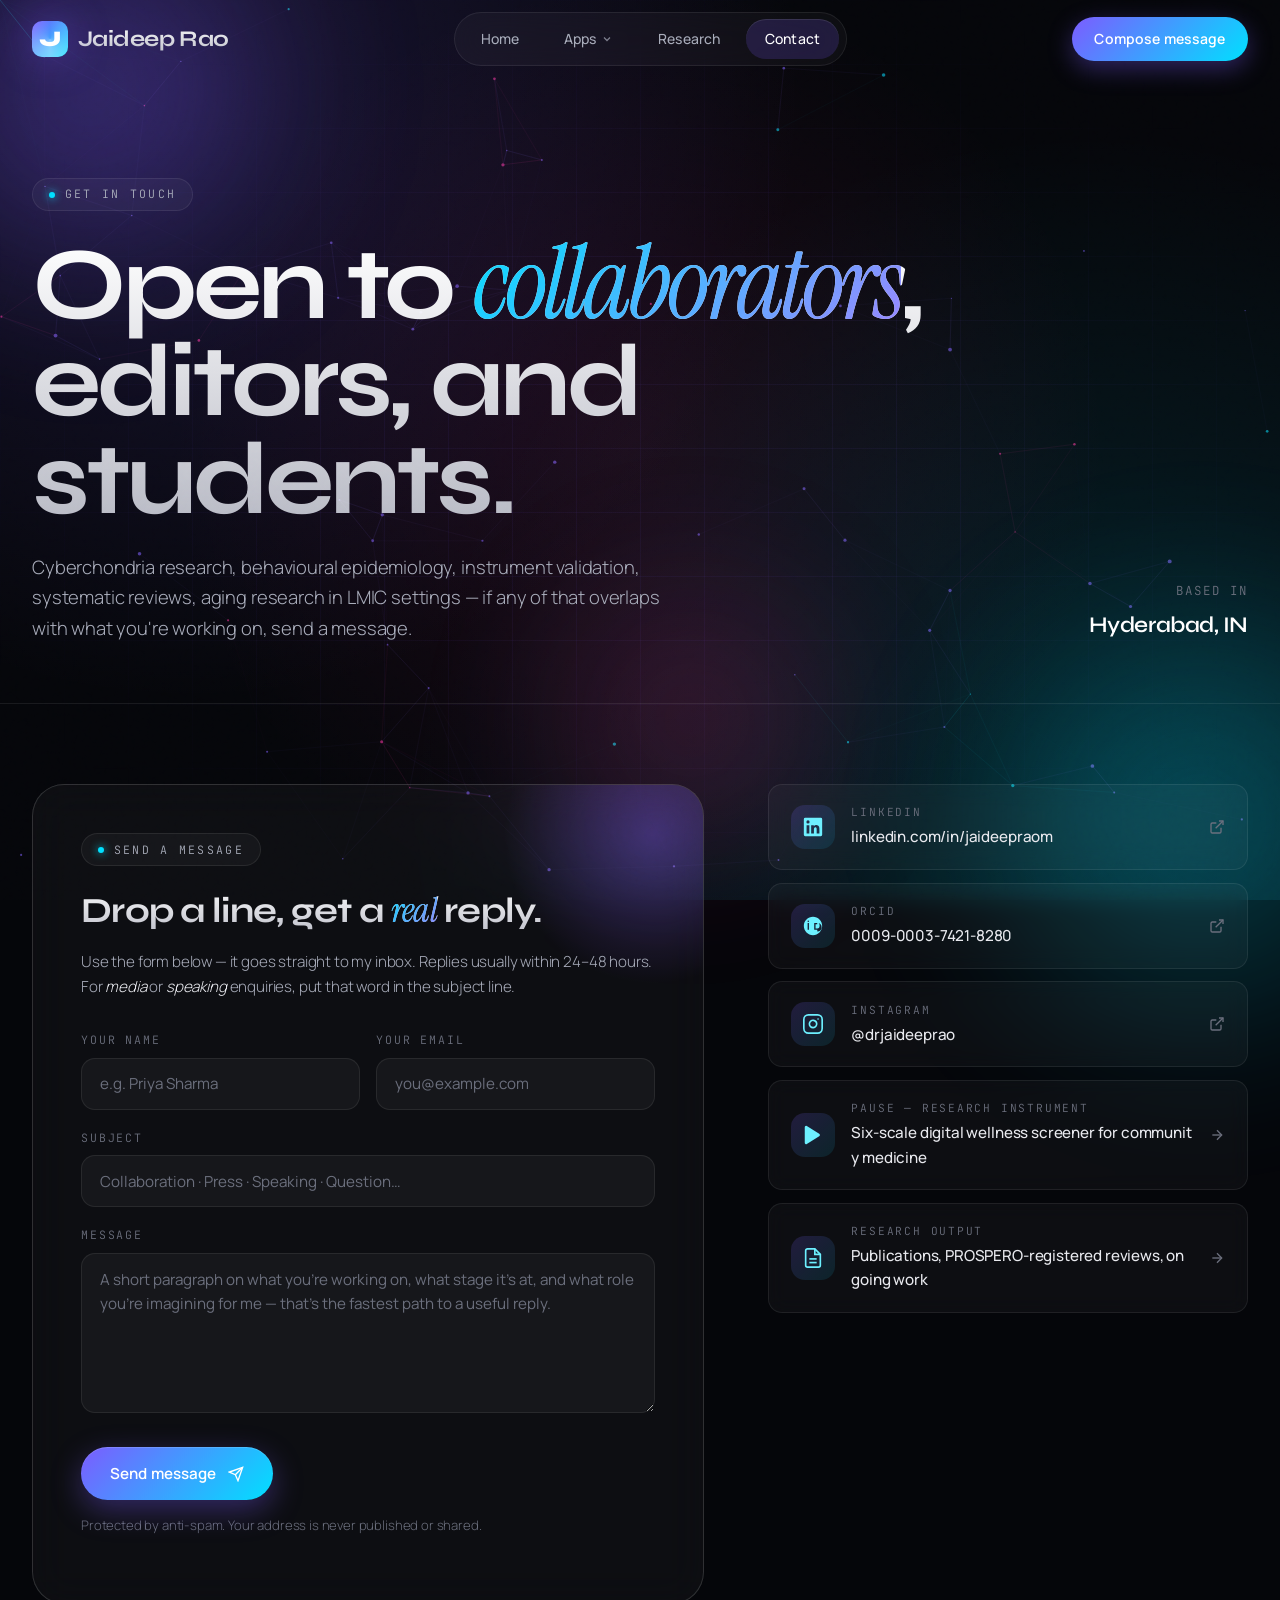
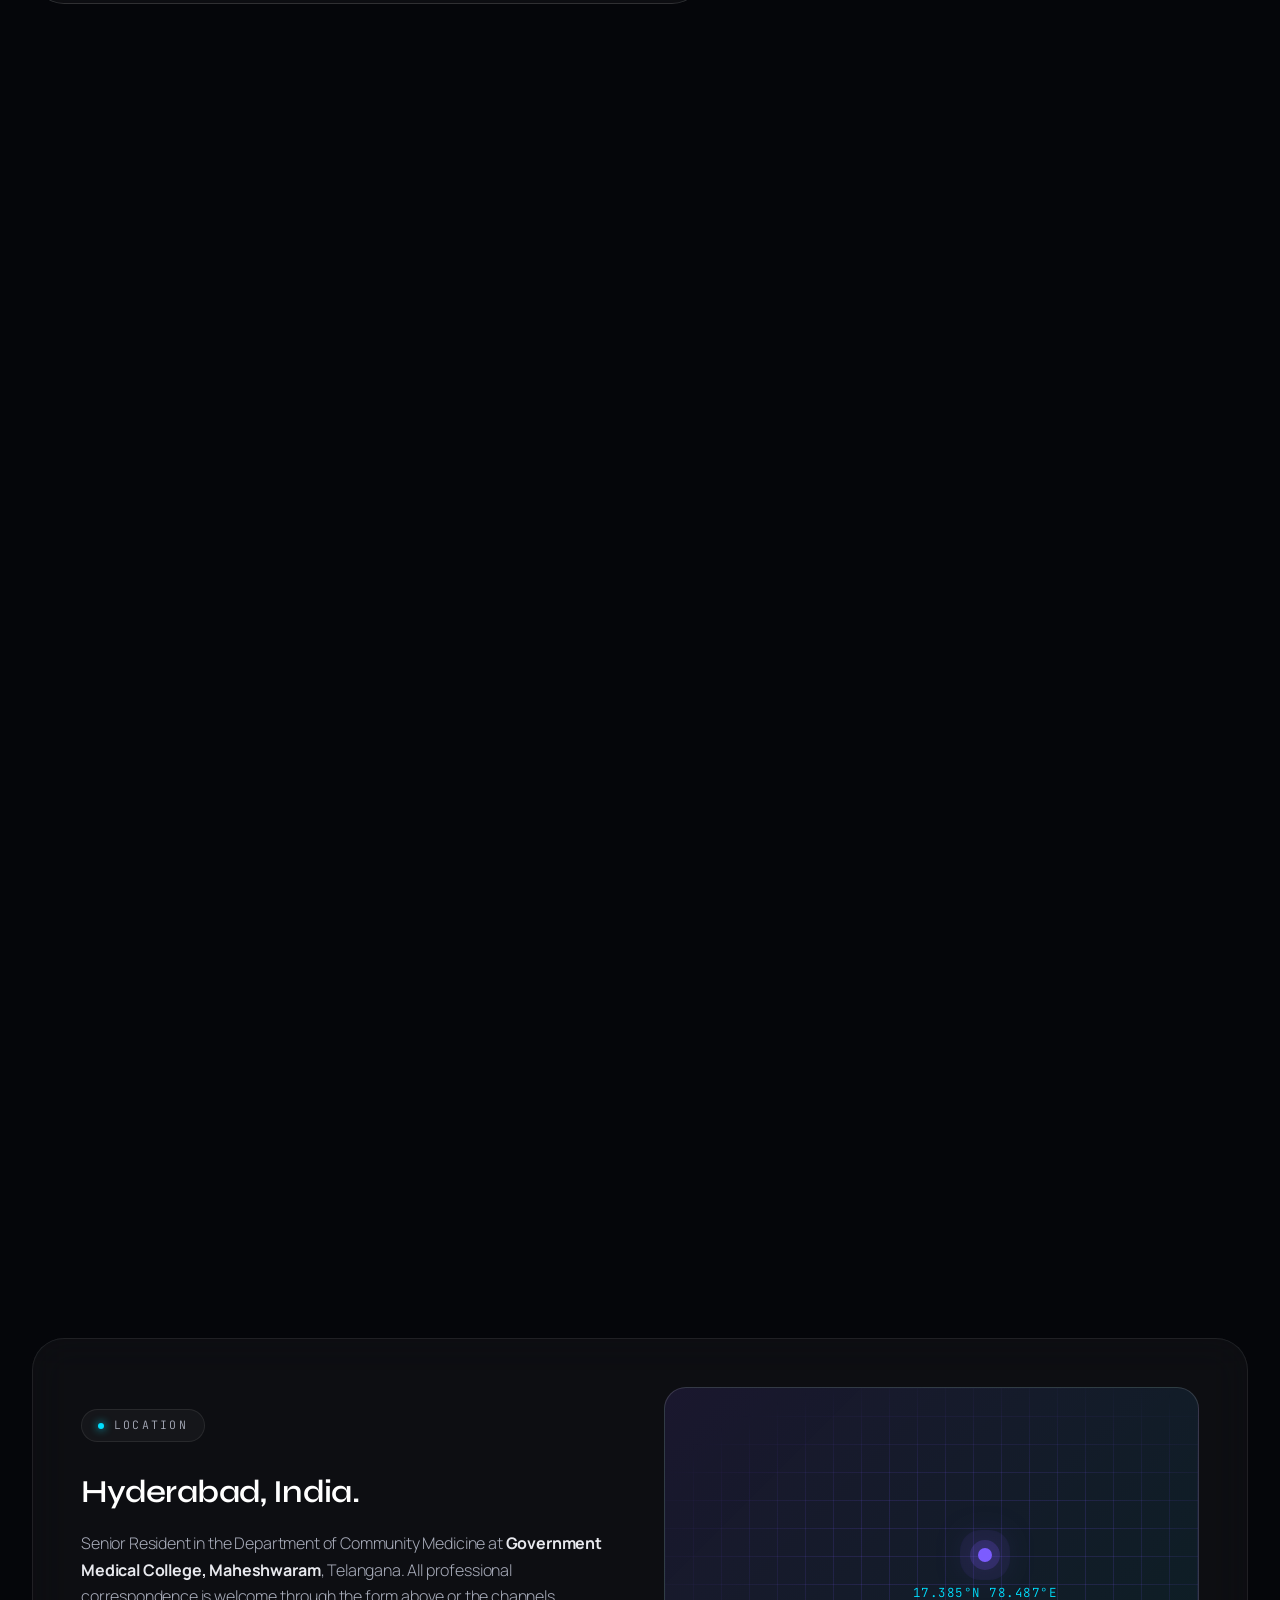
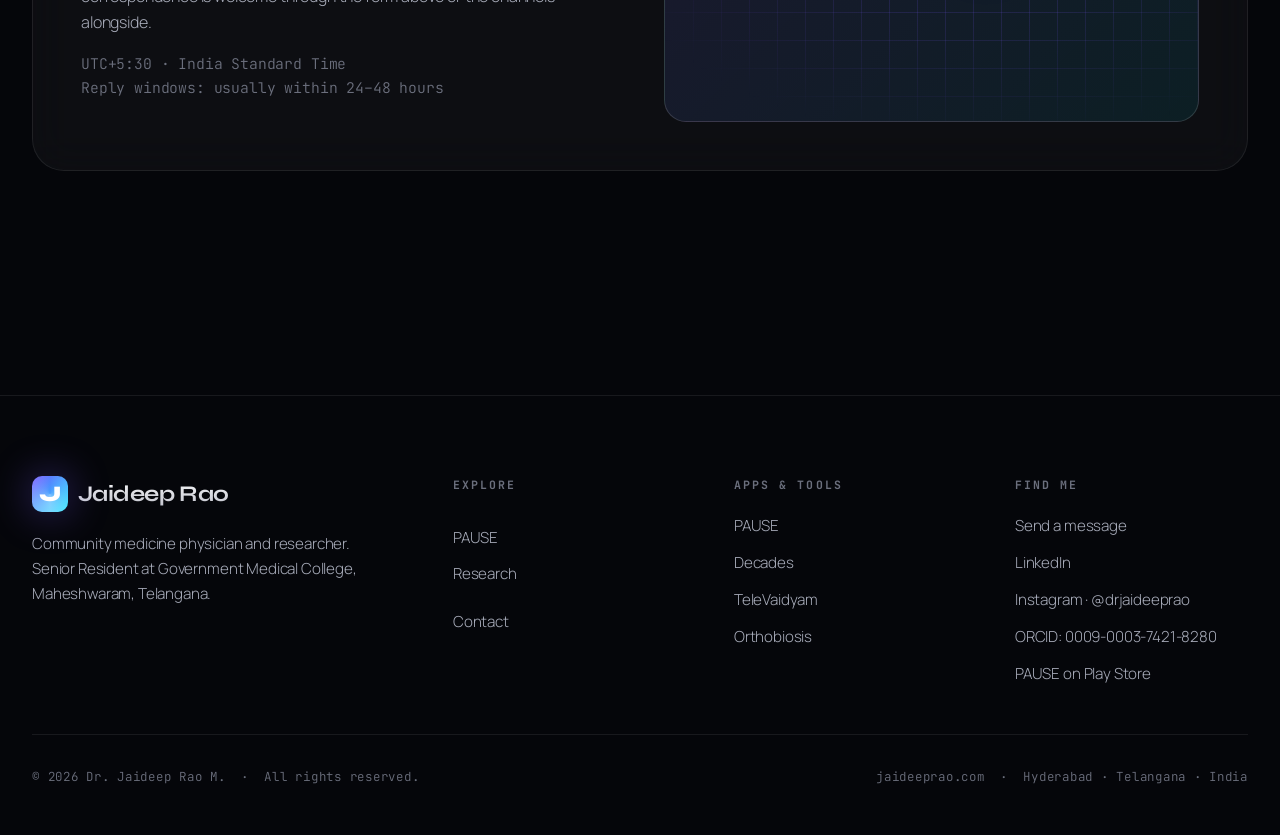
==== contact.html @ 337eab2e "Add files via upload" ====
<!DOCTYPE html>
<html lang="en">
<head>
<meta charset="UTF-8">
<meta name="viewport" content="width=device-width, initial-scale=1.0">
<title>Contact — Dr. Jaideep Rao</title>
<meta name="description" content="Get in touch with Dr. Jaideep Rao — open to collaborators, journal editors, conference organisers, and students interested in digital preventive health, behavioural epidemiology, or aging research.">
<meta name="theme-color" content="#05060a">
<link rel="icon" href="data:image/svg+xml,%3Csvg xmlns='http://www.w3.org/2000/svg' viewBox='0 0 100 100'%3E%3Cdefs%3E%3ClinearGradient id='g' x1='0' x2='1' y1='0' y2='1'%3E%3Cstop offset='0' stop-color='%237c5cff'/%3E%3Cstop offset='1' stop-color='%2300e0ff'/%3E%3C/linearGradient%3E%3C/defs%3E%3Crect width='100' height='100' rx='22' fill='url(%23g)'/%3E%3Ctext x='50' y='68' text-anchor='middle' font-family='Syne, sans-serif' font-weight='800' font-size='62' fill='white'%3EJ%3C/text%3E%3C/svg%3E">
<link rel="stylesheet" href="css/style.css">
</head>
<body>

<div class="bg-canvas"></div>
<div class="bg-grid"></div>
<div class="bg-noise"></div>
<div class="orb orb-1"></div>
<div class="orb orb-2"></div>
<div class="orb orb-3"></div>

<div class="loader">
  <div class="loader-mark"></div>
  <div class="loader-text">Loading interface</div>
</div>

<div class="scroll-progress"></div>

<nav class="nav">
  <div class="nav-inner">
    <a href="index.html" class="nav-logo">
      <span class="nav-logo-mark"><span>J</span></span>
      <span class="nav-logo-text">Jaideep Rao</span>
    </a>
    <div class="nav-links">
      <a href="index.html" class="nav-link">Home</a>
      <div class="nav-dropdown">
        <button type="button" class="nav-link nav-dropdown-trigger" aria-haspopup="true" aria-expanded="false">Apps
          <svg width="12" height="12" viewBox="0 0 24 24" fill="none" stroke="currentColor" stroke-width="2.5"><polyline points="6 9 12 15 18 9"/></svg>
        </button>
        <div class="nav-dropdown-panel">
          <a href="https://cardiopulmo.com" target="_blank" rel="noopener" class="nav-link nav-dd-item">CardioPulmo</a>
          <a href="pause.html" class="nav-link nav-dd-item">PAUSE</a>
          <a href="decades.html" class="nav-link nav-dd-item">Decades</a>
          <a href="televaidyam.html" class="nav-link nav-dd-item">TeleVaidyam</a>
          <a href="orthobiosis.html" class="nav-link nav-dd-item">Orthobiosis</a>
        </div>
      </div>
      <a href="research.html" class="nav-link">Research</a>
      <a href="contact.html" class="nav-link">Contact</a>
    </div>
    <a href="#contact-form-section" class="nav-cta" data-magnetic><span>Compose message</span></a>
    <button class="nav-burger" aria-label="Menu"><span></span><span></span><span></span></button>
  </div>
</nav>

<div class="nav-mobile">
  <a href="index.html">Home</a>
  <a href="pause.html">PAUSE</a>
  <a href="decades.html">Decades</a>
  <a href="https://cardiopulmo.com" target="_blank" rel="noopener">CardioPulmo</a>
  <a href="televaidyam.html">TeleVaidyam</a>
  <a href="orthobiosis.html">Orthobiosis</a>
  <a href="research.html">Research</a>
  <a href="contact.html">Contact</a>
</div>

<!-- PAGE HEAD -->
<section class="page-header">
  <div class="container">
    <div class="page-header-inner">
      <div>
        <div class="section-eyebrow reveal">Get in touch</div>
        <h1 class="page-title reveal reveal-delay-1">
          Open to <em>collaborators</em>,<br>editors, and students.
        </h1>
        <p class="page-lead reveal reveal-delay-2">
          Cyberchondria research, behavioural epidemiology, instrument validation, systematic reviews,
          aging research in LMIC settings — if any of that overlaps with what you're working on,
          send a message.
        </p>
      </div>
      <div class="page-meta reveal reveal-delay-3">
        Based in
        <strong>Hyderabad, IN</strong>
      </div>
    </div>
  </div>
</section>

<!-- FORM SECTION -->
<section class="section" id="contact-form-section" style="padding-top: 2rem;">
  <div class="container">
    <div class="contact-grid">

      <!-- Form card -->
      <div class="contact-card reveal">
        <div style="position:relative; z-index:1;">
          <div class="section-eyebrow" style="margin-bottom: 1rem;">Send a message</div>
          <h2 style="font-family: var(--font-display); font-size: clamp(1.6rem, 3vw, 2.2rem); font-weight: 700; letter-spacing: -0.02em; margin-bottom: 0.6rem; background: var(--grad-text); -webkit-background-clip: text; background-clip: text; color: transparent;">
            Drop a line, get a <em style="font-family: var(--font-serif); font-style: italic; font-weight: 400; background: linear-gradient(135deg, var(--cyan), var(--violet-bright)); -webkit-background-clip: text; background-clip: text; color: transparent;">real</em> reply.
          </h2>
          <p style="color: var(--text-2); font-size: 0.95rem; line-height: 1.65; margin-bottom: 2rem;">
            Use the form below — it goes straight to my inbox. Replies usually within 24–48 hours.
            For <em style="color: var(--text-1);">media</em> or <em style="color: var(--text-1);">speaking</em> enquiries, put that word in the subject line.
          </p>

          <form id="contact-form" class="contact-form" novalidate>
            <!-- Honeypot — bots fill all fields, humans never see this -->
            <div class="honeypot" aria-hidden="true">
              <label>Don't fill this in: <input type="text" name="botcheck" tabindex="-1" autocomplete="off"></label>
            </div>

            <div class="contact-form-row">
              <div>
                <label class="field-label" for="cf-name">Your name</label>
                <input class="field-input" id="cf-name" name="name" type="text" required autocomplete="name" placeholder="e.g. Priya Sharma">
              </div>
              <div>
                <label class="field-label" for="cf-email">Your email</label>
                <input class="field-input" id="cf-email" name="email" type="email" required autocomplete="email" placeholder="you@example.com">
              </div>
            </div>

            <div>
              <label class="field-label" for="cf-subject">Subject</label>
              <input class="field-input" id="cf-subject" name="subject" type="text" placeholder="Collaboration · Press · Speaking · Question…">
            </div>

            <div>
              <label class="field-label" for="cf-message">Message</label>
              <textarea class="field-textarea" id="cf-message" name="message" required placeholder="A short paragraph on what you're working on, what stage it's at, and what role you're imagining for me — that's the fastest path to a useful reply."></textarea>
            </div>

            <div class="contact-form-actions">
              <button type="submit" class="btn btn-primary" data-magnetic>
                <span>Send message</span>
                <svg width="16" height="16" viewBox="0 0 24 24" fill="none" stroke="currentColor" stroke-width="2"><line x1="22" y1="2" x2="11" y2="13"/><polygon points="22 2 15 22 11 13 2 9 22 2"/></svg>
              </button>
              <span class="contact-form-note">Protected by anti-spam. Your address is never published or shared.</span>
            </div>

            <div id="form-status"></div>
          </form>
        </div>
      </div>

      <!-- Channels -->
      <div class="contact-channels">
        <a class="channel reveal" href="https://linkedin.com/in/jaideepraom/" target="_blank" rel="noopener">
          <div class="channel-icon">
            <svg width="22" height="22" viewBox="0 0 24 24" fill="currentColor"><path d="M20.5 2h-17A1.5 1.5 0 002 3.5v17A1.5 1.5 0 003.5 22h17a1.5 1.5 0 001.5-1.5v-17A1.5 1.5 0 0020.5 2zM8 19H5v-9h3zM6.5 8.25A1.75 1.75 0 118.3 6.5a1.78 1.78 0 01-1.8 1.75zM19 19h-3v-4.74c0-1.42-.6-1.93-1.38-1.93A1.74 1.74 0 0013 14.19V19h-3v-9h2.9v1.3a3.11 3.11 0 012.7-1.4c1.55 0 3.36.86 3.36 3.66z"/></svg>
          </div>
          <div class="channel-content">
            <div class="channel-label">LinkedIn</div>
            <div class="channel-value">linkedin.com/in/jaideepraom</div>
          </div>
          <svg width="16" height="16" viewBox="0 0 24 24" fill="none" stroke="var(--text-3)" stroke-width="2"><path d="M18 13v6a2 2 0 0 1-2 2H5a2 2 0 0 1-2-2V8a2 2 0 0 1 2-2h6"/><polyline points="15 3 21 3 21 9"/><line x1="10" y1="14" x2="21" y2="3"/></svg>
        </a>

        <a class="channel reveal reveal-delay-1" href="https://orcid.org/0009-0003-7421-8280" target="_blank" rel="noopener">
          <div class="channel-icon">
            <svg width="22" height="22" viewBox="0 0 24 24" fill="currentColor"><path d="M12 2C6.48 2 2 6.48 2 12s4.48 10 10 10 10-4.48 10-10S17.52 2 12 2zm-4.42 13.97H6.13V8.74h1.45zm-.73-8.32a.84.84 0 110-1.68.84.84 0 010 1.68zm9.83 8.32h-3.36V8.74h3.46c3.05 0 4.65 2.06 4.65 4.61 0 2.77-1.74 4.62-4.75 4.62zm-.04-5.92h-1.87v4.6h1.91c1.83 0 2.55-1.28 2.55-3.3 0-1.84-1.17-3.3-2.59-3.3z"/></svg>
          </div>
          <div class="channel-content">
            <div class="channel-label">ORCID</div>
            <div class="channel-value">0009-0003-7421-8280</div>
          </div>
          <svg width="16" height="16" viewBox="0 0 24 24" fill="none" stroke="var(--text-3)" stroke-width="2"><path d="M18 13v6a2 2 0 0 1-2 2H5a2 2 0 0 1-2-2V8a2 2 0 0 1 2-2h6"/><polyline points="15 3 21 3 21 9"/><line x1="10" y1="14" x2="21" y2="3"/></svg>
        </a>

        <a class="channel reveal reveal-delay-2" href="https://www.instagram.com/drjaideeprao" target="_blank" rel="noopener">
          <div class="channel-icon">
            <svg width="22" height="22" viewBox="0 0 24 24" fill="none" stroke="currentColor" stroke-width="1.8" stroke-linecap="round" stroke-linejoin="round"><rect x="2" y="2" width="20" height="20" rx="5" ry="5"/><path d="M16 11.37A4 4 0 1 1 12.63 8 4 4 0 0 1 16 11.37z"/><line x1="17.5" y1="6.5" x2="17.51" y2="6.5"/></svg>
          </div>
          <div class="channel-content">
            <div class="channel-label">Instagram</div>
            <div class="channel-value">@drjaideeprao</div>
          </div>
          <svg width="16" height="16" viewBox="0 0 24 24" fill="none" stroke="var(--text-3)" stroke-width="2"><path d="M18 13v6a2 2 0 0 1-2 2H5a2 2 0 0 1-2-2V8a2 2 0 0 1 2-2h6"/><polyline points="15 3 21 3 21 9"/><line x1="10" y1="14" x2="21" y2="3"/></svg>
        </a>

        <a class="channel reveal reveal-delay-3" href="pause.html">
          <div class="channel-icon">
            <svg width="22" height="22" viewBox="0 0 24 24" fill="currentColor"><path d="M3 20.5V3.5a1.5 1.5 0 0 1 2.25-1.3l13.5 8.5a1.5 1.5 0 0 1 0 2.6l-13.5 8.5A1.5 1.5 0 0 1 3 20.5z"/></svg>
          </div>
          <div class="channel-content">
            <div class="channel-label">PAUSE — Research instrument</div>
            <div class="channel-value">Six-scale digital wellness screener for community medicine</div>
          </div>
          <svg width="16" height="16" viewBox="0 0 24 24" fill="none" stroke="var(--text-3)" stroke-width="2"><line x1="5" y1="12" x2="19" y2="12"/><polyline points="12 5 19 12 12 19"/></svg>
        </a>

        <a class="channel reveal reveal-delay-3" href="research.html">
          <div class="channel-icon">
            <svg width="22" height="22" viewBox="0 0 24 24" fill="none" stroke="currentColor" stroke-width="1.8"><path d="M14 2H6a2 2 0 0 0-2 2v16a2 2 0 0 0 2 2h12a2 2 0 0 0 2-2V8z"/><polyline points="14 2 14 8 20 8"/><line x1="16" y1="13" x2="8" y2="13"/><line x1="16" y1="17" x2="8" y2="17"/></svg>
          </div>
          <div class="channel-content">
            <div class="channel-label">Research output</div>
            <div class="channel-value">Publications, PROSPERO-registered reviews, ongoing work</div>
          </div>
          <svg width="16" height="16" viewBox="0 0 24 24" fill="none" stroke="var(--text-3)" stroke-width="2"><line x1="5" y1="12" x2="19" y2="12"/><polyline points="12 5 19 12 12 19"/></svg>
        </a>
      </div>
    </div>
  </div>
</section>

<!-- COLLABORATION INTERESTS -->
<section class="section">
  <div class="container">
    <div class="reveal">
      <div class="section-eyebrow">Where I'm useful</div>
      <h2 class="section-title">What I'm <em>most</em> interested in.</h2>
      <p class="section-lead">
        I'm not equally interested in everything that comes under "digital health" or "public health." The list
        below is roughly the spectrum of work where I add the most, in rough priority order.
      </p>
    </div>

    <div class="three-col">
      <div class="info-card reveal">
        <div class="info-card-kicker">Priority 1</div>
        <h3>Digital health behaviour research</h3>
        <p>Cyberchondria, problematic digital use, AI-assisted health information seeking, screening-instrument
        development. Especially in medical-student and young-adult populations.</p>
      </div>
      <div class="info-card reveal reveal-delay-1">
        <div class="info-card-kicker">Priority 2</div>
        <h3>Instrument validation studies</h3>
        <p>Cross-cultural validation, adaptation, and psychometric work on digital-behaviour screening
        instruments for Indian populations — particularly where existing scales were validated only in
        Western or East Asian samples.</p>
      </div>
      <div class="info-card reveal reveal-delay-2">
        <div class="info-card-kicker">Priority 3</div>
        <h3>Behavioural epidemiology</h3>
        <p>Longitudinal cohort work, dose-response modelling, behavioural predictors of health outcomes,
        instrument validation. Comfortable across cross-sectional and prospective designs.</p>
      </div>
      <div class="info-card reveal">
        <div class="info-card-kicker">Priority 4</div>
        <h3>Aging research in LMIC settings</h3>
        <p>Nutritional status, biological-aging biomarkers, functional age composites, household-level
        assessment in rural and semi-urban Indian populations.</p>
      </div>
      <div class="info-card reveal reveal-delay-1">
        <div class="info-card-kicker">Priority 5</div>
        <h3>Systematic reviews &amp; meta-analysis</h3>
        <p>Pre-registered (PROSPERO/OSF), dual-reviewer, GRADE-rated, with R-based proportion or effect
        meta-analysis. Particularly in digital health and medical-student populations.</p>
      </div>
      <div class="info-card reveal reveal-delay-2">
        <div class="info-card-kicker">Priority 6</div>
        <h3>Student supervision &amp; mentoring</h3>
        <p>MBBS or postgraduate students working on dissertation-level public-health research, especially in
        digital health, cyberchondria, or NCD epidemiology.</p>
      </div>
    </div>
  </div>
</section>

<!-- LOCATION -->
<section class="section">
  <div class="container">
    <div class="reveal" style="padding: 3rem; background: var(--glass-bg); border: 1px solid var(--glass-border); border-radius: var(--r-xl); backdrop-filter: blur(20px); display:grid; grid-template-columns: 1fr 1fr; gap: 3rem; align-items: center;">
      <div>
        <div class="section-eyebrow">Location</div>
        <h2 style="font-family:var(--font-display); font-size:2rem; font-weight:600; letter-spacing:-0.02em; margin-bottom: 0.8rem; color: var(--text-0);">
          Hyderabad, India.
        </h2>
        <p style="color:var(--text-2); font-size:1rem; line-height:1.65; margin-bottom: 1rem;">
          Senior Resident in the Department of Community Medicine at <strong style="color:var(--text-1);">Government
          Medical College, Maheshwaram</strong>, Telangana. All professional correspondence is welcome through
          the form above or the channels alongside.
        </p>
        <p style="color:var(--text-3); font-size:0.92rem; line-height:1.65; font-family:var(--font-mono);">
          UTC+5:30 · India Standard Time<br>
          Reply windows: usually within 24–48 hours
        </p>
      </div>
      <div style="position:relative; aspect-ratio: 16/10; border-radius: var(--r-lg); overflow:hidden; border: 1px solid var(--glass-border-strong); background: linear-gradient(135deg, rgba(124,92,255,0.12), rgba(0,224,255,0.08));">
        <div style="position:absolute; inset:0; background-image: linear-gradient(rgba(124,92,255,0.15) 1px, transparent 1px), linear-gradient(90deg, rgba(124,92,255,0.15) 1px, transparent 1px); background-size: 28px 28px; mask-image: radial-gradient(ellipse at 60% 50%, black 30%, transparent 80%); -webkit-mask-image: radial-gradient(ellipse at 60% 50%, black 30%, transparent 80%);"></div>
        <div style="position: absolute; left: 60%; top: 50%; transform: translate(-50%, -50%); width: 14px; height: 14px; border-radius: 50%; background: var(--violet); box-shadow: 0 0 0 8px rgba(124,92,255,0.2), 0 0 0 18px rgba(124,92,255,0.08), 0 0 40px var(--violet); animation: pulse 2s ease-in-out infinite;"></div>
        <div style="position: absolute; left: 60%; top: calc(50% + 28px); transform: translateX(-50%); font-family: var(--font-mono); font-size: 0.78rem; color: var(--cyan); letter-spacing: 0.12em;">17.385°N 78.487°E</div>
      </div>
    </div>
  </div>
</section>

<!-- FOOTER -->
<footer class="footer">
  <div class="container">
    <div class="footer-grid">
      <div class="footer-brand">
        <a href="index.html" class="nav-logo">
          <span class="nav-logo-mark"><span>J</span></span>
          <span class="nav-logo-text">Jaideep Rao</span>
        </a>
        <p class="footer-tag">
          Community medicine physician and researcher.
          Senior Resident at Government Medical College, Maheshwaram, Telangana.
        </p>
      </div>
      <div class="footer-col">
        <h4>Explore</h4>
        <ul>
          <li></li>
          <li><a href="pause.html">PAUSE</a></li>
          <li><a href="research.html">Research</a></li>
          <li></li>
          <li><a href="contact.html">Contact</a></li>
        </ul>
      </div>
      <div class="footer-col">
        <h4>Apps &amp; tools</h4>
        <ul>
          <li><a href="pause.html">PAUSE</a></li>
          <li><a href="decades.html">Decades</a></li>
          <li><a href="televaidyam.html">TeleVaidyam</a></li>
          <li><a href="orthobiosis.html">Orthobiosis</a></li>
        </ul>
      </div>
      <div class="footer-col">
        <h4>Find me</h4>
        <ul>
          <li><a href="contact.html">Send a message</a></li>
          <li><a href="https://linkedin.com/in/jaideepraom/" target="_blank" rel="noopener">LinkedIn</a></li>
          <li><a href="https://www.instagram.com/drjaideeprao" target="_blank" rel="noopener">Instagram · @drjaideeprao</a></li>
          <li><a href="https://orcid.org/0009-0003-7421-8280" target="_blank" rel="noopener">ORCID: 0009-0003-7421-8280</a></li>
          <li><a href="https://play.google.com/store/apps/details?id=io.github.jaideeprao22.twa" target="_blank" rel="noopener">PAUSE on Play Store</a></li>
        </ul>
      </div>
    </div>
    <div class="footer-bottom">
      <div>© <span data-year>2026</span> Dr. Jaideep Rao M. &nbsp;·&nbsp; All rights reserved.</div>
      <div>jaideeprao.com &nbsp;·&nbsp; Hyderabad · Telangana · India</div>
    </div>
  </div>
</footer>

<script src="js/main.js"></script>
<script src="js/contact.js"></script>
</body>
</html>
---- css/style.css ----
/* ============================================================
   Dr. Jaideep Rao — Personal Site
   Aesthetic: Futuristic editorial, deep-space dark, glass UI,
              neon violet/cyan accents, with a quiet scientific
              precision underneath the showmanship.
   ============================================================ */

/* ---------- FONTS ---------- */
@import url('https://fonts.googleapis.com/css2?family=Syne:wght@400;500;600;700;800&family=Manrope:wght@200;300;400;500;600;700;800&family=Instrument+Serif:ital@0;1&family=JetBrains+Mono:wght@300;400;500;600&display=swap');

/* ---------- ROOT TOKENS ---------- */
:root {
  /* Color system */
  --bg-0: #05060a;
  --bg-1: #0a0c12;
  --bg-2: #11141c;
  --bg-3: #1a1e29;

  --glass-bg: rgba(255, 255, 255, 0.035);
  --glass-bg-hover: rgba(255, 255, 255, 0.06);
  --glass-border: rgba(255, 255, 255, 0.08);
  --glass-border-strong: rgba(255, 255, 255, 0.14);

  --text-0: #ffffff;
  --text-1: #e8e9ee;
  --text-2: #a8acba;
  --text-3: #6b6f7d;
  --text-4: #41444e;

  --violet: #7c5cff;
  --violet-bright: #9d83ff;
  --violet-deep: #4a2dff;
  --cyan: #00e0ff;
  --cyan-soft: #6df0ff;
  --magenta: #ff2e9a;
  --amber: #ffb547;
  --emerald: #2fe6a8;

  /* Gradients */
  --grad-primary: linear-gradient(135deg, #7c5cff 0%, #00e0ff 100%);
  --grad-secondary: linear-gradient(135deg, #ff2e9a 0%, #7c5cff 100%);
  --grad-text: linear-gradient(180deg, #ffffff 0%, #b7b9c4 100%);
  --grad-radial-violet: radial-gradient(circle at center, rgba(124, 92, 255, 0.35) 0%, transparent 70%);
  --grad-radial-cyan: radial-gradient(circle at center, rgba(0, 224, 255, 0.25) 0%, transparent 70%);

  /* Typography */
  --font-display: 'Syne', sans-serif;
  --font-body: 'Manrope', sans-serif;
  --font-serif: 'Instrument Serif', serif;
  --font-mono: 'JetBrains Mono', monospace;

  /* Spacing scale */
  --space-xs: 0.5rem;
  --space-sm: 1rem;
  --space-md: 2rem;
  --space-lg: 4rem;
  --space-xl: 8rem;
  --space-2xl: 12rem;

  /* Radii */
  --r-sm: 8px;
  --r-md: 14px;
  --r-lg: 22px;
  --r-xl: 32px;
  --r-full: 999px;

  /* Shadows */
  --shadow-glass: 0 8px 32px rgba(0, 0, 0, 0.45), inset 0 1px 0 rgba(255, 255, 255, 0.05);
  --shadow-elev: 0 24px 60px rgba(0, 0, 0, 0.55);
  --shadow-violet: 0 0 40px rgba(124, 92, 255, 0.4);
  --shadow-cyan: 0 0 40px rgba(0, 224, 255, 0.35);

  /* Easings */
  --ease-out-quart: cubic-bezier(0.25, 1, 0.5, 1);
  --ease-out-expo: cubic-bezier(0.16, 1, 0.3, 1);
  --ease-in-out-circ: cubic-bezier(0.85, 0, 0.15, 1);

  /* Layout */
  --max-w: 1320px;
  --nav-h: 78px;
}

/* ---------- RESET ---------- */
*, *::before, *::after {
  box-sizing: border-box;
  margin: 0;
  padding: 0;
}

html {
  scroll-behavior: smooth;
  -webkit-font-smoothing: antialiased;
  -moz-osx-font-smoothing: grayscale;
  scrollbar-width: thin;
  scrollbar-color: var(--violet) var(--bg-1);
}

html::-webkit-scrollbar { width: 8px; }
html::-webkit-scrollbar-track { background: var(--bg-0); }
html::-webkit-scrollbar-thumb {
  background: linear-gradient(180deg, var(--violet), var(--cyan));
  border-radius: 4px;
}

body {
  font-family: var(--font-body);
  background: var(--bg-0);
  color: var(--text-1);
  line-height: 1.6;
  font-weight: 300;
  font-size: 16px;
  letter-spacing: -0.01em;
  overflow-x: hidden;
  min-height: 100vh;
  position: relative;
}

img { max-width: 100%; display: block; }
a { color: inherit; text-decoration: none; transition: color 0.3s var(--ease-out-quart); }
button { font-family: inherit; cursor: pointer; border: none; background: none; color: inherit; }
ul, ol { list-style: none; }

::selection { background: var(--violet); color: white; }

/* ============================================================
   GLOBAL BACKGROUND  —  animated grid + floating orbs
   ============================================================ */

.bg-canvas {
  position: fixed;
  inset: 0;
  z-index: -4;
  background:
    radial-gradient(circle at 15% 10%, rgba(124, 92, 255, 0.17) 0%, transparent 45%),
    radial-gradient(circle at 85% 90%, rgba(0, 224, 255, 0.13) 0%, transparent 50%),
    radial-gradient(circle at 50% 50%, rgba(255, 46, 154, 0.09) 0%, transparent 60%),
    var(--bg-0);
}

.bg-grid {
  position: fixed;
  inset: 0;
  z-index: -3;
  background-image:
    linear-gradient(rgba(124, 92, 255, 0.06) 1px, transparent 1px),
    linear-gradient(90deg, rgba(124, 92, 255, 0.06) 1px, transparent 1px);
  background-size: 64px 64px;
  mask-image: radial-gradient(ellipse at center, black 30%, transparent 80%);
  -webkit-mask-image: radial-gradient(ellipse at center, black 30%, transparent 80%);
  pointer-events: none;
}

.bg-noise {
  position: fixed;
  inset: 0;
  z-index: 100;
  pointer-events: none;
  opacity: 0.05;
  mix-blend-mode: overlay;
  background-image: url("data:image/svg+xml,%3Csvg viewBox='0 0 200 200' xmlns='http://www.w3.org/2000/svg'%3E%3Cfilter id='n'%3E%3CfeTurbulence type='fractalNoise' baseFrequency='0.85' numOctaves='3'/%3E%3C/filter%3E%3Crect width='100%25' height='100%25' filter='url(%23n)'/%3E%3C/svg%3E");
}

.orb {
  position: fixed;
  border-radius: 50%;
  filter: blur(80px);
  z-index: -2;
  pointer-events: none;
  opacity: 0.72;
  will-change: transform;
}

.orb-1 {
  width: 480px; height: 480px;
  background: radial-gradient(circle, rgba(124, 92, 255, 0.6), transparent 70%);
  top: -150px; left: -150px;
  animation: floatOrb 22s ease-in-out infinite;
}

.orb-2 {
  width: 560px; height: 560px;
  background: radial-gradient(circle, rgba(0, 224, 255, 0.42), transparent 70%);
  bottom: -200px; right: -200px;
  animation: floatOrb 28s ease-in-out infinite reverse;
}

.orb-3 {
  width: 360px; height: 360px;
  background: radial-gradient(circle, rgba(255, 46, 154, 0.36), transparent 70%);
  top: 60%; left: 40%;
  animation: floatOrb 35s ease-in-out infinite;
  animation-delay: -10s;
}

@keyframes floatOrb {
  0%, 100% { transform: translate(0, 0) scale(1); }
  33% { transform: translate(80px, -60px) scale(1.1); }
  66% { transform: translate(-50px, 80px) scale(0.9); }
}

/* ============================================================
   LOADER
   ============================================================ */
.loader {
  position: fixed;
  inset: 0;
  background: var(--bg-0);
  z-index: 9999;
  display: flex;
  align-items: center;
  justify-content: center;
  flex-direction: column;
  gap: 2rem;
  transition: opacity 0.8s var(--ease-out-quart), visibility 0.8s var(--ease-out-quart);
}

.loader.gone {
  opacity: 0;
  visibility: hidden;
}

.loader-mark {
  width: 80px;
  height: 80px;
  border-radius: 50%;
  position: relative;
  background: conic-gradient(from 0deg, transparent, var(--violet), var(--cyan), transparent);
  animation: spinLoader 1.4s linear infinite;
}

.loader-mark::before {
  content: '';
  position: absolute;
  inset: 4px;
  border-radius: 50%;
  background: var(--bg-0);
}

.loader-mark::after {
  content: 'J';
  position: absolute;
  inset: 0;
  display: flex;
  align-items: center;
  justify-content: center;
  font-family: var(--font-display);
  font-weight: 700;
  font-size: 2rem;
  background: var(--grad-primary);
  -webkit-background-clip: text;
  background-clip: text;
  color: transparent;
}

.loader-text {
  font-family: var(--font-mono);
  font-size: 0.75rem;
  letter-spacing: 0.3em;
  text-transform: uppercase;
  color: var(--text-3);
}

@keyframes spinLoader {
  to { transform: rotate(360deg); }
}

/* ============================================================
   CUSTOM CURSOR — REMOVED at user request
   ============================================================ */

/* ============================================================
   PARTICLE NETWORK CANVAS
   Floats above content as a constellation overlay.
   pointer-events: none so it never blocks clicks.
   ============================================================ */
.particle-canvas {
  position: fixed;
  inset: 0;
  z-index: 50;        /* above content cards, below nav (100) */
  pointer-events: none;
  opacity: 0.65;
  mix-blend-mode: screen;
}

/* ============================================================
   PROGRESS BAR
   ============================================================ */
.scroll-progress {
  position: fixed;
  top: 0; left: 0;
  height: 2px;
  background: var(--grad-primary);
  z-index: 200;
  width: 0%;
  transition: width 0.1s linear;
  box-shadow: 0 0 10px rgba(124, 92, 255, 0.6);
}

/* ============================================================
   NAVIGATION
   ============================================================ */
.nav {
  position: fixed;
  top: 0; left: 0; right: 0;
  z-index: 100;
  height: var(--nav-h);
  display: flex;
  align-items: center;
  padding: 0 var(--space-md);
  transition: all 0.4s var(--ease-out-quart);
}

.nav.scrolled {
  background: rgba(5, 6, 10, 0.7);
  backdrop-filter: blur(24px) saturate(160%);
  -webkit-backdrop-filter: blur(24px) saturate(160%);
  border-bottom: 1px solid var(--glass-border);
  height: 64px;
}

.nav-inner {
  width: 100%;
  max-width: var(--max-w);
  margin: 0 auto;
  display: flex;
  align-items: center;
  justify-content: space-between;
}

.nav-logo {
  font-family: var(--font-display);
  font-size: 1.4rem;
  font-weight: 700;
  letter-spacing: -0.02em;
  display: flex;
  align-items: center;
  gap: 0.6rem;
  z-index: 102;
}

.nav-logo-mark {
  width: 36px; height: 36px;
  border-radius: 10px;
  background: var(--grad-primary);
  display: grid;
  place-items: center;
  color: white;
  font-weight: 800;
  box-shadow: var(--shadow-violet);
  position: relative;
  overflow: hidden;
}

.nav-logo-mark::before {
  content: '';
  position: absolute;
  inset: -50%;
  background: conic-gradient(from 0deg, transparent, rgba(255,255,255,0.4), transparent);
  animation: spinSlow 4s linear infinite;
}

.nav-logo-mark span {
  position: relative;
  z-index: 1;
}

@keyframes spinSlow { to { transform: rotate(360deg); } }

.nav-logo-text {
  background: var(--grad-text);
  -webkit-background-clip: text;
  background-clip: text;
  color: transparent;
}

.nav-links {
  display: flex;
  gap: 0.4rem;
  background: var(--glass-bg);
  backdrop-filter: blur(20px);
  -webkit-backdrop-filter: blur(20px);
  border: 1px solid var(--glass-border);
  border-radius: var(--r-full);
  padding: 0.4rem;
}

.nav-link {
  padding: 0.55rem 1.2rem;
  border-radius: var(--r-full);
  font-size: 0.875rem;
  font-weight: 500;
  letter-spacing: 0.01em;
  color: var(--text-2);
  position: relative;
  transition: all 0.3s var(--ease-out-quart);
}

.nav-link:hover { color: var(--text-0); }

.nav-link.active {
  color: white;
  background: rgba(124, 92, 255, 0.18);
  box-shadow: inset 0 1px 0 rgba(255,255,255,0.1);
}

.nav-cta {
  padding: 0.7rem 1.4rem;
  background: var(--grad-primary);
  color: white;
  border-radius: var(--r-full);
  font-weight: 600;
  font-size: 0.875rem;
  letter-spacing: 0.01em;
  position: relative;
  overflow: hidden;
  transition: all 0.3s var(--ease-out-quart);
  box-shadow: 0 8px 24px rgba(124, 92, 255, 0.35);
}

.nav-cta::before {
  content: '';
  position: absolute;
  inset: 0;
  background: linear-gradient(135deg, var(--cyan), var(--violet));
  opacity: 0;
  transition: opacity 0.4s;
}

.nav-cta:hover::before { opacity: 1; }
.nav-cta:hover { transform: translateY(-1px); box-shadow: 0 12px 32px rgba(124, 92, 255, 0.5); }

.nav-cta span { position: relative; z-index: 1; }

/* Mobile menu */
.nav-burger {
  display: none;
  width: 44px; height: 44px;
  border-radius: 50%;
  background: var(--glass-bg);
  border: 1px solid var(--glass-border);
  flex-direction: column;
  align-items: center;
  justify-content: center;
  gap: 5px;
  z-index: 102;
}

.nav-burger span {
  width: 18px;
  height: 1.5px;
  background: var(--text-0);
  transition: all 0.3s var(--ease-out-quart);
}

.nav-burger.open span:nth-child(1) { transform: translateY(6.5px) rotate(45deg); }
.nav-burger.open span:nth-child(2) { opacity: 0; }
.nav-burger.open span:nth-child(3) { transform: translateY(-6.5px) rotate(-45deg); }

.nav-mobile {
  position: fixed;
  inset: 0;
  background: rgba(5, 6, 10, 0.95);
  backdrop-filter: blur(30px);
  -webkit-backdrop-filter: blur(30px);
  z-index: 101;
  display: flex;
  align-items: center;
  justify-content: center;
  flex-direction: column;
  gap: 2rem;
  opacity: 0;
  visibility: hidden;
  transition: all 0.4s var(--ease-out-quart);
}

.nav-mobile.open {
  opacity: 1;
  visibility: visible;
}

.nav-mobile a {
  font-family: var(--font-display);
  font-size: 2rem;
  font-weight: 600;
  color: var(--text-1);
  letter-spacing: -0.02em;
}

@media (max-width: 900px) {
  .nav-links { display: none; }
  .nav-cta { display: none; }
  .nav-burger { display: flex; }
}

/* ============================================================
   LAYOUT PRIMITIVES
   ============================================================ */
.container {
  max-width: var(--max-w);
  margin: 0 auto;
  padding: 0 var(--space-md);
}

.section {
  padding: var(--space-xl) 0;
  position: relative;
}

.section-eyebrow {
  display: inline-flex;
  align-items: center;
  gap: 0.6rem;
  padding: 0.4rem 1rem;
  background: var(--glass-bg);
  border: 1px solid var(--glass-border);
  border-radius: var(--r-full);
  font-family: var(--font-mono);
  font-size: 0.72rem;
  letter-spacing: 0.2em;
  text-transform: uppercase;
  color: var(--text-2);
  margin-bottom: 1.5rem;
}

.section-eyebrow::before {
  content: '';
  width: 6px; height: 6px;
  border-radius: 50%;
  background: var(--cyan);
  box-shadow: 0 0 8px var(--cyan);
  animation: pulse 2s ease-in-out infinite;
}

@keyframes pulse {
  0%, 100% { opacity: 1; }
  50% { opacity: 0.4; }
}

.section-title {
  font-family: var(--font-display);
  font-size: clamp(2.2rem, 4.5vw, 3.6rem);
  font-weight: 700;
  line-height: 1.05;
  letter-spacing: -0.03em;
  background: var(--grad-text);
  -webkit-background-clip: text;
  background-clip: text;
  color: transparent;
  margin-bottom: 1rem;
}

.section-title em {
  font-family: var(--font-serif);
  font-style: italic;
  font-weight: 400;
  background: linear-gradient(135deg, var(--cyan), var(--violet-bright));
  -webkit-background-clip: text;
  background-clip: text;
  color: transparent;
}

.section-lead {
  font-size: 1.125rem;
  color: var(--text-2);
  max-width: 64ch;
  line-height: 1.65;
}

/* ============================================================
   BUTTONS
   ============================================================ */
.btn {
  display: inline-flex;
  align-items: center;
  gap: 0.7rem;
  padding: 1rem 1.8rem;
  border-radius: var(--r-full);
  font-weight: 600;
  font-size: 0.95rem;
  letter-spacing: 0.01em;
  transition: all 0.4s var(--ease-out-quart);
  position: relative;
  overflow: hidden;
  white-space: nowrap;
}

.btn-primary {
  background: var(--grad-primary);
  color: white;
  box-shadow: 0 10px 30px rgba(124, 92, 255, 0.35), inset 0 1px 0 rgba(255,255,255,0.15);
}

.btn-primary::before {
  content: '';
  position: absolute;
  top: 50%; left: 50%;
  width: 0; height: 0;
  border-radius: 50%;
  background: rgba(255, 255, 255, 0.18);
  transform: translate(-50%, -50%);
  transition: width 0.6s var(--ease-out-quart), height 0.6s var(--ease-out-quart);
}

.btn-primary:hover::before { width: 400px; height: 400px; }
.btn-primary:hover { transform: translateY(-2px); box-shadow: 0 16px 40px rgba(124, 92, 255, 0.5); }

.btn-primary span, .btn-primary svg { position: relative; z-index: 1; }

.btn-ghost {
  background: var(--glass-bg);
  border: 1px solid var(--glass-border-strong);
  color: var(--text-1);
  backdrop-filter: blur(10px);
  -webkit-backdrop-filter: blur(10px);
}

.btn-ghost:hover {
  background: var(--glass-bg-hover);
  border-color: var(--cyan);
  color: var(--cyan-soft);
  transform: translateY(-2px);
}

.btn svg {
  transition: transform 0.4s var(--ease-out-quart);
}

.btn:hover svg { transform: translateX(4px); }

/* ============================================================
   GLASS CARD
   ============================================================ */
.glass {
  background: var(--glass-bg);
  border: 1px solid var(--glass-border);
  border-radius: var(--r-lg);
  backdrop-filter: blur(20px);
  -webkit-backdrop-filter: blur(20px);
  box-shadow: var(--shadow-glass);
  position: relative;
  overflow: hidden;
}

.glass::before {
  content: '';
  position: absolute;
  inset: 0;
  border-radius: inherit;
  padding: 1px;
  background: linear-gradient(135deg, rgba(255,255,255,0.18), transparent 40%, transparent 60%, rgba(124,92,255,0.2));
  -webkit-mask: linear-gradient(#fff 0 0) content-box, linear-gradient(#fff 0 0);
  -webkit-mask-composite: xor;
  mask-composite: exclude;
  pointer-events: none;
  opacity: 0.7;
}

/* ============================================================
   HERO (home page)
   ============================================================ */
.hero {
  min-height: 100vh;
  padding-top: calc(var(--nav-h) + 60px);
  padding-bottom: 80px;
  display: flex;
  align-items: center;
  position: relative;
}

/* Hero atmospheric background — the speaking photo, heavily darkened */
.hero-bg {
  position: absolute;
  inset: 0;
  z-index: 0;
  overflow: hidden;
  pointer-events: none;
}
.hero-bg::before {
  content: '';
  position: absolute;
  inset: 0;
  background-image: url('../images/speaking.png');
  background-size: cover;
  background-position: center;
  filter: grayscale(20%) contrast(1.05);
  opacity: 0.22;
}
.hero-bg::after {
  content: '';
  position: absolute;
  inset: 0;
  background:
    linear-gradient(180deg, rgba(5,6,10,0.5) 0%, rgba(5,6,10,0.85) 100%),
    radial-gradient(ellipse at 30% 50%, rgba(5,6,10,0) 0%, rgba(5,6,10,0.6) 70%);
}

/* All hero content sits above the bg */
.hero > .container {
  position: relative;
  z-index: 1;
}

.hero-grid {
  display: grid;
  grid-template-columns: 1.3fr 1fr;
  gap: 4rem;
  align-items: center;
  width: 100%;
}

.hero-tagline {
  display: inline-flex;
  align-items: center;
  gap: 0.8rem;
  padding: 0.55rem 1.1rem;
  background: var(--glass-bg);
  border: 1px solid var(--glass-border);
  border-radius: var(--r-full);
  font-family: var(--font-mono);
  font-size: 0.78rem;
  letter-spacing: 0.16em;
  text-transform: uppercase;
  color: var(--text-2);
  margin-bottom: 2rem;
  backdrop-filter: blur(10px);
}

.hero-tagline-dot {
  width: 8px; height: 8px;
  border-radius: 50%;
  background: var(--emerald);
  box-shadow: 0 0 12px var(--emerald);
  animation: pulse 2s ease-in-out infinite;
}

.hero-title {
  font-family: var(--font-display);
  font-size: clamp(3rem, 7vw, 6rem);
  font-weight: 700;
  line-height: 0.95;
  letter-spacing: -0.04em;
  margin-bottom: 1.5rem;
}

.hero-title .line {
  display: block;
  overflow: hidden;
}

.hero-title .word {
  display: inline-block;
  background: var(--grad-text);
  -webkit-background-clip: text;
  background-clip: text;
  color: transparent;
}

.hero-title em {
  font-family: var(--font-serif);
  font-style: italic;
  font-weight: 400;
  background: linear-gradient(135deg, var(--cyan) 0%, var(--violet-bright) 100%);
  -webkit-background-clip: text;
  background-clip: text;
  color: transparent;
  display: inline-block;
}

.hero-sub {
  font-size: 1.25rem;
  color: var(--text-2);
  line-height: 1.6;
  max-width: 540px;
  margin-bottom: 2.5rem;
  font-weight: 300;
}

.hero-sub strong {
  color: var(--text-1);
  font-weight: 500;
}

.hero-ctas {
  display: flex;
  gap: 1rem;
  flex-wrap: wrap;
  margin-bottom: 3.5rem;
}

.hero-meta {
  display: flex;
  gap: 2.5rem;
  flex-wrap: wrap;
}

.hero-meta-item {
  font-family: var(--font-mono);
  font-size: 0.78rem;
  letter-spacing: 0.1em;
  text-transform: uppercase;
  color: var(--text-3);
  display: flex;
  align-items: center;
  gap: 0.5rem;
}

.hero-meta-item strong {
  font-family: var(--font-display);
  font-weight: 700;
  font-size: 1.6rem;
  background: var(--grad-primary);
  -webkit-background-clip: text;
  background-clip: text;
  color: transparent;
  letter-spacing: -0.02em;
  text-transform: none;
}

/* Hero portrait */
.hero-portrait {
  position: relative;
  aspect-ratio: 4/5;
  border-radius: var(--r-xl);
  overflow: hidden;
  background: var(--glass-bg);
  border: 1px solid var(--glass-border-strong);
  box-shadow: var(--shadow-elev), 0 0 80px rgba(124, 92, 255, 0.25);
}

.hero-portrait img {
  width: 100%;
  height: 100%;
  object-fit: cover;
  filter: contrast(1.05) saturate(1.05);
}

.hero-portrait-glow {
  position: absolute;
  inset: -2px;
  border-radius: var(--r-xl);
  background: conic-gradient(from 0deg, var(--violet), var(--cyan), var(--magenta), var(--violet));
  z-index: -1;
  filter: blur(20px);
  opacity: 0.55;
  animation: spinSlow 8s linear infinite;
}

.hero-portrait-badge {
  position: absolute;
  bottom: 1.2rem;
  left: 1.2rem;
  right: 1.2rem;
  padding: 1rem 1.2rem;
  background: rgba(10, 12, 18, 0.65);
  backdrop-filter: blur(20px);
  -webkit-backdrop-filter: blur(20px);
  border: 1px solid var(--glass-border-strong);
  border-radius: var(--r-md);
  display: flex;
  align-items: center;
  justify-content: space-between;
  gap: 1rem;
}

.hero-portrait-badge .h-pb-l {
  font-family: var(--font-mono);
  font-size: 0.7rem;
  letter-spacing: 0.16em;
  text-transform: uppercase;
  color: var(--text-3);
  margin-bottom: 0.2rem;
}

.hero-portrait-badge .h-pb-r {
  font-family: var(--font-display);
  font-weight: 600;
  font-size: 1rem;
  color: var(--text-0);
}

.hero-portrait-badge .h-pb-icon {
  width: 40px; height: 40px;
  border-radius: 50%;
  background: var(--grad-primary);
  display: grid;
  place-items: center;
  color: white;
  font-weight: 700;
  flex-shrink: 0;
}

@media (max-width: 1000px) {
  .hero-grid {
    grid-template-columns: 1fr;
    gap: 3rem;
  }
  .hero-portrait { max-width: 480px; margin-left: auto; margin-right: auto; }
}

/* ============================================================
   MARQUEE STRIP
   ============================================================ */
.marquee {
  overflow: hidden;
  padding: 1.5rem 0;
  border-top: 1px solid var(--glass-border);
  border-bottom: 1px solid var(--glass-border);
  background: rgba(255,255,255,0.015);
  position: relative;
  mask-image: linear-gradient(90deg, transparent, black 10%, black 90%, transparent);
  -webkit-mask-image: linear-gradient(90deg, transparent, black 10%, black 90%, transparent);
}

.marquee-track {
  display: flex;
  gap: 4rem;
  white-space: nowrap;
  animation: marqueeScroll 40s linear infinite;
  width: max-content;
}

.marquee-item {
  font-family: var(--font-display);
  font-size: 1.3rem;
  font-weight: 500;
  color: var(--text-2);
  display: flex;
  align-items: center;
  gap: 4rem;
  letter-spacing: -0.01em;
}

.marquee-item::after {
  content: '✦';
  color: var(--violet);
  margin-left: 4rem;
}

@keyframes marqueeScroll {
  to { transform: translateX(-50%); }
}

/* ============================================================
   FEATURE GRID
   ============================================================ */
.feature-grid {
  display: grid;
  grid-template-columns: repeat(2, 1fr);
  gap: 1.5rem;
  margin-top: 4rem;
}

.feature-card {
  padding: 2.5rem;
  background: var(--glass-bg);
  border: 1px solid var(--glass-border);
  border-radius: var(--r-lg);
  backdrop-filter: blur(20px);
  -webkit-backdrop-filter: blur(20px);
  position: relative;
  overflow: hidden;
  transition: all 0.5s var(--ease-out-quart);
  cursor: pointer;
}

.feature-card::before {
  content: '';
  position: absolute;
  width: 200px; height: 200px;
  border-radius: 50%;
  background: var(--grad-radial-violet);
  top: var(--mouse-y, 50%);
  left: var(--mouse-x, 50%);
  transform: translate(-50%, -50%);
  opacity: 0;
  transition: opacity 0.4s;
  pointer-events: none;
}

.feature-card:hover {
  border-color: var(--glass-border-strong);
  transform: translateY(-4px);
  box-shadow: 0 20px 50px rgba(0,0,0,0.4);
}

.feature-card:hover::before { opacity: 1; }

.feature-card-num {
  font-family: var(--font-mono);
  font-size: 0.75rem;
  letter-spacing: 0.2em;
  color: var(--text-3);
  margin-bottom: 1.5rem;
}

.feature-card h3 {
  font-family: var(--font-display);
  font-size: 1.5rem;
  font-weight: 600;
  letter-spacing: -0.02em;
  margin-bottom: 0.8rem;
  color: var(--text-0);
}

.feature-card p {
  color: var(--text-2);
  font-size: 0.95rem;
  line-height: 1.65;
}

.feature-icon {
  width: 56px; height: 56px;
  border-radius: var(--r-md);
  background: linear-gradient(135deg, rgba(124, 92, 255, 0.15), rgba(0, 224, 255, 0.1));
  border: 1px solid var(--glass-border-strong);
  display: grid;
  place-items: center;
  margin-bottom: 1.5rem;
  color: var(--cyan-soft);
}

@media (max-width: 760px) {
  .feature-grid { grid-template-columns: 1fr; }
}

/* ============================================================
   APP SHOWCASE
   ============================================================ */
.app-showcase {
  display: grid;
  grid-template-columns: repeat(2, 1fr);
  gap: 2rem;
  margin-top: 4rem;
}

.app-card {
  position: relative;
  padding: 3rem 2.5rem;
  background: var(--glass-bg);
  border: 1px solid var(--glass-border);
  border-radius: var(--r-xl);
  backdrop-filter: blur(20px);
  -webkit-backdrop-filter: blur(20px);
  overflow: hidden;
  transition: all 0.5s var(--ease-out-quart);
}

.app-card:hover {
  transform: translateY(-6px);
  border-color: var(--glass-border-strong);
  box-shadow: 0 30px 60px rgba(0,0,0,0.5);
}

.app-card::after {
  content: '';
  position: absolute;
  inset: 0;
  background: radial-gradient(circle at top right, rgba(124, 92, 255, 0.18), transparent 50%);
  pointer-events: none;
  opacity: 0.8;
}

.app-card-pause::after { background: radial-gradient(circle at top right, rgba(124, 92, 255, 0.22), transparent 55%); }
.app-card-decades::after { background: radial-gradient(circle at top right, rgba(0, 224, 255, 0.18), transparent 55%); }

.app-card-header {
  display: flex;
  align-items: center;
  justify-content: space-between;
  margin-bottom: 2rem;
  position: relative;
  z-index: 1;
}

.app-logo {
  width: 72px;
  height: 72px;
  border-radius: var(--r-md);
  display: grid;
  place-items: center;
  font-family: var(--font-display);
  font-size: 1.8rem;
  font-weight: 700;
  color: white;
  box-shadow: 0 12px 30px rgba(0,0,0,0.3);
  position: relative;
  overflow: hidden;
}

.app-logo-pause {
  background: linear-gradient(135deg, #7c5cff 0%, #4a2dff 100%);
}

.app-logo-decades {
  background: linear-gradient(135deg, #00e0ff 0%, #2fe6a8 100%);
}

.app-logo::before {
  content: '';
  position: absolute;
  inset: 0;
  background: radial-gradient(circle at 30% 30%, rgba(255,255,255,0.4), transparent 60%);
}

.app-logo span { position: relative; z-index: 1; }

.app-status {
  display: inline-flex;
  align-items: center;
  gap: 0.5rem;
  padding: 0.35rem 0.8rem;
  background: rgba(47, 230, 168, 0.12);
  border: 1px solid rgba(47, 230, 168, 0.3);
  border-radius: var(--r-full);
  font-family: var(--font-mono);
  font-size: 0.7rem;
  letter-spacing: 0.1em;
  text-transform: uppercase;
  color: var(--emerald);
}

.app-status-dot {
  width: 6px; height: 6px;
  border-radius: 50%;
  background: var(--emerald);
  box-shadow: 0 0 8px var(--emerald);
  animation: pulse 2s ease-in-out infinite;
}

.app-card h3 {
  font-family: var(--font-display);
  font-size: 2rem;
  font-weight: 700;
  letter-spacing: -0.03em;
  margin-bottom: 0.6rem;
  color: var(--text-0);
  position: relative;
  z-index: 1;
}

.app-card-tag {
  font-family: var(--font-serif);
  font-style: italic;
  font-size: 1.1rem;
  color: var(--text-2);
  margin-bottom: 1.5rem;
  position: relative;
  z-index: 1;
}

.app-card p {
  color: var(--text-2);
  font-size: 0.95rem;
  line-height: 1.65;
  margin-bottom: 2rem;
  position: relative;
  z-index: 1;
}

.app-features {
  display: flex;
  flex-wrap: wrap;
  gap: 0.5rem;
  margin-bottom: 2rem;
  position: relative;
  z-index: 1;
}

.app-feature-tag {
  padding: 0.4rem 0.85rem;
  background: rgba(255,255,255,0.04);
  border: 1px solid var(--glass-border);
  border-radius: var(--r-full);
  font-size: 0.75rem;
  font-family: var(--font-mono);
  color: var(--text-2);
  letter-spacing: 0.04em;
}

.app-card .btn {
  position: relative;
  z-index: 1;
}

@media (max-width: 900px) {
  .app-showcase { grid-template-columns: 1fr; }
}

/* ============================================================
   STATS BAR
   ============================================================ */
.stats {
  display: grid;
  grid-template-columns: repeat(4, 1fr);
  gap: 1rem;
  padding: 3rem 0;
  border-top: 1px solid var(--glass-border);
  border-bottom: 1px solid var(--glass-border);
  margin-top: 4rem;
}

.stat {
  text-align: center;
  padding: 1rem;
}

.stat-num {
  font-family: var(--font-display);
  font-size: clamp(2.5rem, 5vw, 4rem);
  font-weight: 700;
  line-height: 1;
  letter-spacing: -0.04em;
  background: var(--grad-primary);
  -webkit-background-clip: text;
  background-clip: text;
  color: transparent;
  margin-bottom: 0.6rem;
  display: block;
}

.stat-num-suffix {
  background: var(--grad-primary);
  -webkit-background-clip: text;
  background-clip: text;
  color: transparent;
}

.stat-label {
  font-family: var(--font-mono);
  font-size: 0.78rem;
  letter-spacing: 0.16em;
  text-transform: uppercase;
  color: var(--text-3);
}

@media (max-width: 760px) {
  .stats { grid-template-columns: repeat(2, 1fr); }
}

/* ============================================================
   PAGE HEADER (interior pages)
   ============================================================ */
.page-header {
  padding-top: calc(var(--nav-h) + 100px);
  padding-bottom: 60px;
  position: relative;
  border-bottom: 1px solid var(--glass-border);
}

.page-header-inner {
  display: grid;
  grid-template-columns: 1fr auto;
  gap: 3rem;
  align-items: end;
}

.page-title {
  font-family: var(--font-display);
  font-size: clamp(3rem, 8vw, 6.5rem);
  font-weight: 700;
  line-height: 0.95;
  letter-spacing: -0.04em;
  background: var(--grad-text);
  -webkit-background-clip: text;
  background-clip: text;
  color: transparent;
}

.page-title em {
  font-family: var(--font-serif);
  font-style: italic;
  font-weight: 400;
  background: linear-gradient(135deg, var(--cyan), var(--violet-bright));
  -webkit-background-clip: text;
  background-clip: text;
  color: transparent;
}

.page-lead {
  font-size: 1.15rem;
  color: var(--text-2);
  max-width: 60ch;
  margin-top: 1.5rem;
  line-height: 1.65;
}

.page-meta {
  text-align: right;
  font-family: var(--font-mono);
  font-size: 0.78rem;
  letter-spacing: 0.16em;
  text-transform: uppercase;
  color: var(--text-3);
  white-space: nowrap;
}

.page-meta strong {
  display: block;
  color: var(--text-0);
  font-family: var(--font-display);
  font-size: 1.4rem;
  font-weight: 600;
  letter-spacing: -0.02em;
  text-transform: none;
  margin-top: 0.4rem;
}

@media (max-width: 760px) {
  .page-header-inner { grid-template-columns: 1fr; }
  .page-meta { text-align: left; }
}

/* ============================================================
   ABOUT PAGE
   ============================================================ */
.about-grid {
  display: grid;
  grid-template-columns: 1fr 1.4fr;
  gap: 4rem;
  align-items: start;
}

.about-image {
  position: sticky;
  top: 120px;
  aspect-ratio: 4/5;
  border-radius: var(--r-xl);
  overflow: hidden;
  border: 1px solid var(--glass-border-strong);
  box-shadow: var(--shadow-elev), 0 0 60px rgba(124,92,255,0.2);
}

.about-image img {
  width: 100%;
  height: 100%;
  object-fit: cover;
}

.about-content h2 {
  font-family: var(--font-display);
  font-size: 2rem;
  font-weight: 600;
  margin-bottom: 1.2rem;
  margin-top: 3rem;
  letter-spacing: -0.02em;
  color: var(--text-0);
}

.about-content h2:first-child { margin-top: 0; }

.about-content p {
  color: var(--text-2);
  font-size: 1.0625rem;
  line-height: 1.75;
  margin-bottom: 1.2rem;
}

.about-content p strong {
  color: var(--text-1);
  font-weight: 500;
}

@media (max-width: 900px) {
  .about-grid { grid-template-columns: 1fr; gap: 3rem; }
  .about-image { position: static; max-width: 480px; }
}

/* Credentials grid */
.creds {
  display: grid;
  grid-template-columns: repeat(3, 1fr);
  gap: 1rem;
  margin-top: 3rem;
}

.cred {
  padding: 1.5rem;
  background: var(--glass-bg);
  border: 1px solid var(--glass-border);
  border-radius: var(--r-md);
  backdrop-filter: blur(12px);
}

.cred-label {
  font-family: var(--font-mono);
  font-size: 0.7rem;
  letter-spacing: 0.18em;
  text-transform: uppercase;
  color: var(--text-3);
  margin-bottom: 0.7rem;
}

.cred-value {
  font-family: var(--font-display);
  font-weight: 600;
  font-size: 1.1rem;
  color: var(--text-0);
  line-height: 1.3;
}

@media (max-width: 760px) { .creds { grid-template-columns: 1fr; } }

/* ============================================================
   TIMELINE
   ============================================================ */
.timeline {
  margin-top: 3rem;
  position: relative;
}

.timeline::before {
  content: '';
  position: absolute;
  top: 12px;
  bottom: 12px;
  left: 11px;
  width: 1px;
  background: linear-gradient(180deg, var(--violet), var(--cyan), transparent);
  opacity: 0.5;
}

.timeline-item {
  position: relative;
  padding-left: 3rem;
  padding-bottom: 2.5rem;
}

.timeline-item:last-child { padding-bottom: 0; }

.timeline-item::before {
  content: '';
  position: absolute;
  left: 6px;
  top: 8px;
  width: 12px; height: 12px;
  border-radius: 50%;
  background: var(--violet);
  box-shadow: 0 0 0 4px rgba(124, 92, 255, 0.18), 0 0 20px var(--violet);
}

.timeline-year {
  font-family: var(--font-mono);
  font-size: 0.78rem;
  letter-spacing: 0.16em;
  text-transform: uppercase;
  color: var(--cyan);
  margin-bottom: 0.4rem;
}

.timeline-title {
  font-family: var(--font-display);
  font-size: 1.2rem;
  font-weight: 600;
  color: var(--text-0);
  letter-spacing: -0.01em;
  margin-bottom: 0.3rem;
}

.timeline-org {
  color: var(--text-2);
  font-size: 0.95rem;
  margin-bottom: 0.6rem;
}

.timeline-desc {
  color: var(--text-3);
  font-size: 0.92rem;
  line-height: 1.6;
  font-style: italic;
}

/* ============================================================
   RESEARCH LIST
   ============================================================ */
.research-list { margin-top: 4rem; }

.research-item {
  display: grid;
  grid-template-columns: 80px 1fr auto;
  gap: 2rem;
  padding: 2.5rem 0;
  border-bottom: 1px solid var(--glass-border);
  position: relative;
  align-items: start;
  transition: all 0.4s var(--ease-out-quart);
  cursor: pointer;
}

.research-item::before {
  content: '';
  position: absolute;
  inset: 0;
  background: var(--grad-radial-violet);
  opacity: 0;
  transition: opacity 0.4s;
  pointer-events: none;
}

.research-item:hover::before { opacity: 0.6; }
.research-item:hover .research-title { color: var(--cyan-soft); }

.research-num {
  font-family: var(--font-mono);
  font-size: 0.85rem;
  color: var(--text-3);
  letter-spacing: 0.15em;
  padding-top: 0.4rem;
}

.research-main {
  position: relative;
  z-index: 1;
}

.research-tags {
  display: flex;
  gap: 0.5rem;
  margin-bottom: 0.8rem;
  flex-wrap: wrap;
}

.research-tag {
  padding: 0.25rem 0.7rem;
  border-radius: var(--r-full);
  font-family: var(--font-mono);
  font-size: 0.68rem;
  letter-spacing: 0.12em;
  text-transform: uppercase;
}

.research-tag-under-review {
  background: rgba(255, 181, 71, 0.1);
  border: 1px solid rgba(255, 181, 71, 0.25);
  color: var(--amber);
}

.research-tag-published {
  background: rgba(47, 230, 168, 0.1);
  border: 1px solid rgba(47, 230, 168, 0.25);
  color: var(--emerald);
}

.research-tag-registered {
  background: rgba(0, 224, 255, 0.1);
  border: 1px solid rgba(0, 224, 255, 0.25);
  color: var(--cyan);
}

.research-tag-active {
  background: rgba(124, 92, 255, 0.12);
  border: 1px solid rgba(124, 92, 255, 0.3);
  color: var(--violet-bright);
}

.research-tag-completed {
  background: rgba(47, 230, 168, 0.1);
  border: 1px solid rgba(47, 230, 168, 0.25);
  color: var(--emerald);
}

.research-tag-type {
  background: var(--glass-bg);
  border: 1px solid var(--glass-border);
  color: var(--text-2);
}

.research-title {
  font-family: var(--font-display);
  font-size: 1.5rem;
  font-weight: 600;
  letter-spacing: -0.02em;
  color: var(--text-0);
  line-height: 1.25;
  margin-bottom: 0.8rem;
  transition: color 0.3s;
}

.research-meta {
  color: var(--text-2);
  font-size: 0.95rem;
  line-height: 1.6;
  margin-bottom: 0.6rem;
}

.research-meta strong { color: var(--text-1); font-weight: 500; }

.research-id {
  font-family: var(--font-mono);
  font-size: 0.82rem;
  color: var(--text-3);
  letter-spacing: 0.05em;
}

.research-id a { color: var(--cyan); border-bottom: 1px dashed rgba(0,224,255,0.3); }
.research-id a:hover { color: var(--cyan-soft); }

.research-arrow {
  font-family: var(--font-mono);
  font-size: 1.4rem;
  color: var(--text-3);
  align-self: center;
  transition: transform 0.4s var(--ease-out-quart), color 0.3s;
}

.research-item:hover .research-arrow {
  color: var(--cyan);
  transform: translateX(8px);
}

@media (max-width: 760px) {
  .research-item { grid-template-columns: 1fr; gap: 0.6rem; }
  .research-num { padding-top: 0; }
  .research-arrow { display: none; }
  .research-title { font-size: 1.25rem; }
}

/* ============================================================
   CONFERENCE / TEACHING GRIDS
   ============================================================ */
.two-col {
  display: grid;
  grid-template-columns: repeat(2, 1fr);
  gap: 1.5rem;
  margin-top: 3rem;
}

.three-col {
  display: grid;
  grid-template-columns: repeat(3, 1fr);
  gap: 1.5rem;
  margin-top: 3rem;
}

@media (max-width: 900px) {
  .two-col { grid-template-columns: 1fr; }
  .three-col { grid-template-columns: 1fr; }
}

.info-card {
  padding: 2rem;
  background: var(--glass-bg);
  border: 1px solid var(--glass-border);
  border-radius: var(--r-lg);
  backdrop-filter: blur(14px);
  transition: all 0.4s var(--ease-out-quart);
  position: relative;
  overflow: hidden;
}

.info-card:hover {
  transform: translateY(-4px);
  border-color: var(--glass-border-strong);
  box-shadow: 0 20px 40px rgba(0,0,0,0.4);
}

.info-card-kicker {
  font-family: var(--font-mono);
  font-size: 0.72rem;
  letter-spacing: 0.18em;
  text-transform: uppercase;
  color: var(--cyan);
  margin-bottom: 0.8rem;
}

.info-card h3 {
  font-family: var(--font-display);
  font-size: 1.35rem;
  font-weight: 600;
  color: var(--text-0);
  letter-spacing: -0.02em;
  margin-bottom: 0.6rem;
  line-height: 1.3;
}

.info-card p {
  color: var(--text-2);
  font-size: 0.95rem;
  line-height: 1.65;
}

.info-card ul {
  margin-top: 1rem;
  display: flex;
  flex-direction: column;
  gap: 0.6rem;
}

.info-card li {
  color: var(--text-2);
  font-size: 0.92rem;
  line-height: 1.55;
  padding-left: 1.2rem;
  position: relative;
}

.info-card li::before {
  content: '';
  position: absolute;
  left: 0; top: 0.55rem;
  width: 6px; height: 6px;
  border-radius: 50%;
  background: var(--grad-primary);
}

/* ============================================================
   CONTACT
   ============================================================ */
.contact-grid {
  display: grid;
  grid-template-columns: 1.4fr 1fr;
  gap: 4rem;
  margin-top: 3rem;
  align-items: start;
}

.contact-card {
  padding: 3rem;
  background: var(--glass-bg);
  border: 1px solid var(--glass-border-strong);
  border-radius: var(--r-xl);
  backdrop-filter: blur(20px);
  position: relative;
  overflow: hidden;
}

.contact-card::before {
  content: '';
  position: absolute;
  top: -100px; right: -100px;
  width: 300px; height: 300px;
  background: var(--grad-radial-violet);
  pointer-events: none;
}

.contact-email-wrap {
  position: relative;
  z-index: 1;
}

.contact-email-label {
  font-family: var(--font-mono);
  font-size: 0.78rem;
  letter-spacing: 0.18em;
  text-transform: uppercase;
  color: var(--text-3);
  margin-bottom: 0.7rem;
}

.contact-email {
  display: block;
  font-family: var(--font-display);
  font-weight: 600;
  font-size: clamp(1.4rem, 3.5vw, 2.4rem);
  background: var(--grad-primary);
  -webkit-background-clip: text;
  background-clip: text;
  color: transparent;
  letter-spacing: -0.02em;
  word-break: break-all;
  transition: opacity 0.3s;
}

.contact-email:hover { opacity: 0.8; }

.contact-note {
  margin-top: 2rem;
  color: var(--text-2);
  font-size: 1rem;
  line-height: 1.7;
  position: relative;
  z-index: 1;
}

.contact-note em {
  font-family: var(--font-serif);
  font-style: italic;
  color: var(--text-1);
}

.contact-channels {
  display: flex;
  flex-direction: column;
  gap: 0.8rem;
}

.channel {
  display: flex;
  align-items: center;
  gap: 1rem;
  padding: 1.2rem 1.4rem;
  background: var(--glass-bg);
  border: 1px solid var(--glass-border);
  border-radius: var(--r-md);
  transition: all 0.3s var(--ease-out-quart);
  backdrop-filter: blur(10px);
}

.channel:hover {
  border-color: var(--glass-border-strong);
  background: var(--glass-bg-hover);
  transform: translateX(4px);
}

.channel-icon {
  width: 44px; height: 44px;
  border-radius: var(--r-md);
  background: linear-gradient(135deg, rgba(124,92,255,0.18), rgba(0,224,255,0.1));
  display: grid;
  place-items: center;
  flex-shrink: 0;
  color: var(--cyan-soft);
}

.channel-content {
  flex: 1;
  min-width: 0;
}

.channel-label {
  font-family: var(--font-mono);
  font-size: 0.7rem;
  letter-spacing: 0.16em;
  text-transform: uppercase;
  color: var(--text-3);
  margin-bottom: 0.2rem;
}

.channel-value {
  color: var(--text-1);
  font-weight: 500;
  font-size: 0.95rem;
  word-break: break-all;
}

@media (max-width: 900px) {
  .contact-grid { grid-template-columns: 1fr; gap: 2rem; }
  .contact-card { padding: 2rem; }
}

/* ============================================================
   CONTACT FORM
   ============================================================ */
.contact-form {
  display: flex;
  flex-direction: column;
  gap: 1.2rem;
}

.contact-form-row {
  display: grid;
  grid-template-columns: 1fr 1fr;
  gap: 1rem;
}

@media (max-width: 600px) {
  .contact-form-row { grid-template-columns: 1fr; }
}

.contact-form .field-label {
  display: block;
  font-family: var(--font-mono);
  font-size: 0.72rem;
  letter-spacing: 0.16em;
  text-transform: uppercase;
  color: var(--text-3);
  margin-bottom: 0.5rem;
}

.contact-form .field-input,
.contact-form .field-textarea {
  width: 100%;
  padding: 0.9rem 1.1rem;
  background: rgba(255,255,255,0.04);
  border: 1px solid var(--glass-border);
  border-radius: var(--r-md);
  color: var(--text-1);
  font-size: 0.95rem;
  font-family: var(--font-body);
  outline: none;
  transition: all 0.3s var(--ease-out-quart);
}

.contact-form .field-input:focus,
.contact-form .field-textarea:focus {
  border-color: var(--violet);
  box-shadow: 0 0 0 3px rgba(124,92,255,0.15);
  background: rgba(255,255,255,0.06);
}

.contact-form .field-input::placeholder,
.contact-form .field-textarea::placeholder { color: var(--text-3); }

.contact-form .field-textarea {
  resize: vertical;
  min-height: 160px;
  line-height: 1.6;
}

/* Honeypot — hidden from real users, visible to bots */
.contact-form .honeypot {
  position: absolute;
  left: -9999px;
  width: 1px;
  height: 1px;
  opacity: 0;
  pointer-events: none;
}

.contact-form-actions {
  display: flex;
  gap: 1rem;
  align-items: center;
  flex-wrap: wrap;
  margin-top: 0.5rem;
}

.contact-form-note {
  font-size: 0.82rem;
  color: var(--text-3);
  line-height: 1.5;
}

.form-status {
  padding: 1rem 1.2rem;
  border-radius: var(--r-md);
  font-size: 0.9rem;
  line-height: 1.6;
  margin-top: 0.5rem;
}
.form-status code {
  font-family: var(--font-mono);
  font-size: 0.82rem;
  background: rgba(0,0,0,0.3);
  padding: 0.1rem 0.4rem;
  border-radius: var(--r-sm);
}
.form-status-success {
  background: rgba(47,230,168,0.08);
  border: 1px solid rgba(47,230,168,0.25);
  color: var(--emerald);
}
.form-status-error {
  background: rgba(255,77,109,0.08);
  border: 1px solid rgba(255,77,109,0.25);
  color: var(--red, #ff4d6d);
}
.form-status-warn {
  background: rgba(255,181,71,0.08);
  border: 1px solid rgba(255,181,71,0.25);
  color: var(--amber);
}
.form-status-info {
  background: rgba(0,224,255,0.08);
  border: 1px solid rgba(0,224,255,0.25);
  color: var(--cyan-soft, var(--cyan));
}

/* Email reveal block */
.email-reveal {
  margin-top: 2rem;
  padding: 1.4rem 1.6rem;
  background: var(--glass-bg);
  border: 1px solid var(--glass-border);
  border-radius: var(--r-md);
  backdrop-filter: blur(10px);
}
.email-reveal-label {
  font-family: var(--font-mono);
  font-size: 0.72rem;
  letter-spacing: 0.16em;
  text-transform: uppercase;
  color: var(--text-3);
  margin-bottom: 0.7rem;
}
.email-reveal-row {
  display: flex;
  align-items: center;
  gap: 0.7rem;
  flex-wrap: wrap;
}

.btn-sm {
  padding: 0.5rem 0.9rem;
  font-size: 0.82rem;
}

/* ============================================================
   FOOTER
   ============================================================ */
.footer {
  padding: 5rem 0 3rem;
  border-top: 1px solid var(--glass-border);
  margin-top: 6rem;
  position: relative;
}

.footer-grid {
  display: grid;
  grid-template-columns: 1.5fr 1fr 1fr;
  gap: 3rem;
  margin-bottom: 3rem;
}

.footer-brand .nav-logo { margin-bottom: 1.2rem; }

.footer-tag {
  color: var(--text-2);
  font-size: 0.95rem;
  line-height: 1.65;
  max-width: 38ch;
}

.footer-col h4 {
  font-family: var(--font-mono);
  font-size: 0.72rem;
  letter-spacing: 0.18em;
  text-transform: uppercase;
  color: var(--text-3);
  margin-bottom: 1.2rem;
}

.footer-col ul {
  display: flex;
  flex-direction: column;
  gap: 0.7rem;
}

.footer-col a {
  color: var(--text-2);
  font-size: 0.95rem;
  transition: color 0.3s;
}

.footer-col a:hover { color: var(--cyan-soft); }

.footer-bottom {
  display: flex;
  justify-content: space-between;
  align-items: center;
  padding-top: 2rem;
  border-top: 1px solid var(--glass-border);
  font-family: var(--font-mono);
  font-size: 0.78rem;
  color: var(--text-3);
  letter-spacing: 0.06em;
  flex-wrap: wrap;
  gap: 1rem;
}

.footer-bottom a { color: var(--text-2); }
.footer-bottom a:hover { color: var(--cyan); }

@media (max-width: 760px) {
  .footer-grid { grid-template-columns: 1fr; gap: 2rem; }
  .footer-bottom { flex-direction: column; align-items: flex-start; }
}

/* ============================================================
   REVEAL ANIMATIONS
   ============================================================ */
.reveal {
  opacity: 0;
  transform: translateY(40px);
  transition: opacity 1s var(--ease-out-quart), transform 1s var(--ease-out-quart);
}

.reveal.in {
  opacity: 1;
  transform: translateY(0);
}

.reveal-delay-1 { transition-delay: 0.1s; }
.reveal-delay-2 { transition-delay: 0.2s; }
.reveal-delay-3 { transition-delay: 0.3s; }
.reveal-delay-4 { transition-delay: 0.4s; }
.reveal-delay-5 { transition-delay: 0.5s; }

/* Letter-by-letter reveal */
.text-reveal {
  overflow: hidden;
}

.text-reveal .word-anim {
  display: inline-block;
  opacity: 0;
  transform: translateY(100%);
  transition: opacity 0.8s var(--ease-out-quart), transform 0.8s var(--ease-out-quart);
}

.text-reveal.in .word-anim {
  opacity: 1;
  transform: translateY(0);
}

/* ============================================================
   UTILS
   ============================================================ */
.sr-only {
  position: absolute;
  width: 1px; height: 1px;
  padding: 0; margin: -1px;
  overflow: hidden;
  clip: rect(0,0,0,0);
  white-space: nowrap;
  border: 0;
}

.gradient-text {
  background: var(--grad-primary);
  -webkit-background-clip: text;
  background-clip: text;
  color: transparent;
}

.divider {
  height: 1px;
  background: linear-gradient(90deg, transparent, var(--glass-border-strong), transparent);
  margin: 5rem 0;
}

/* ============================================================
   REDUCED MOTION
   ============================================================ */
@media (prefers-reduced-motion: reduce) {
  *, *::before, *::after {
    animation-duration: 0.001s !important;
    transition-duration: 0.001s !important;
  }
  .reveal { opacity: 1; transform: none; }
}

/* INGOLABS stat grid — responsive collapse */
@media (max-width: 760px) {
  .ingolabs-stats { grid-template-columns: 1fr 1fr !important; }
}
@media (max-width: 420px) {
  .ingolabs-stats { grid-template-columns: 1fr !important; }
}

/* ============================================================
   NAV DROPDOWN  (Apps menu)
   ============================================================ */
.nav-dropdown { position: relative; display: flex; }

.nav-dropdown-trigger {
  display: inline-flex;
  align-items: center;
  gap: 0.3rem;
  cursor: pointer;
}
.nav-dropdown-trigger svg { transition: transform 0.3s var(--ease-out-quart); opacity: 0.7; }
.nav-dropdown:hover .nav-dropdown-trigger svg,
.nav-dropdown:focus-within .nav-dropdown-trigger svg { transform: rotate(180deg); }

.nav-dropdown-panel {
  position: absolute;
  top: 100%;
  left: 50%;
  transform: translateX(-50%) translateY(10px);
  display: flex;
  flex-direction: column;
  gap: 0.15rem;
  min-width: 230px;
  margin-top: 12px;
  padding: 0.5rem;
  background: rgba(10, 12, 18, 0.88);
  backdrop-filter: blur(24px) saturate(160%);
  -webkit-backdrop-filter: blur(24px) saturate(160%);
  border: 1px solid var(--glass-border-strong);
  border-radius: var(--r-md);
  box-shadow: var(--shadow-elev);
  opacity: 0;
  visibility: hidden;
  pointer-events: none;
  transition: opacity 0.3s var(--ease-out-quart), transform 0.3s var(--ease-out-quart), visibility 0.3s;
  z-index: 105;
}
/* invisible hover bridge so the panel doesn't close in the gap */
.nav-dropdown-panel::before {
  content: '';
  position: absolute;
  top: -14px; left: 0; right: 0;
  height: 14px;
}
.nav-dropdown:hover .nav-dropdown-panel,
.nav-dropdown:focus-within .nav-dropdown-panel {
  opacity: 1;
  visibility: visible;
  pointer-events: auto;
  transform: translateX(-50%) translateY(0);
}

.nav-dd-item {
  width: 100%;
  justify-content: flex-start !important;
  border-radius: 9px;
  padding: 0.6rem 0.9rem !important;
  white-space: nowrap;
}
.nav-dd-item:hover {
  background: rgba(124, 92, 255, 0.16);
  color: var(--text-0);
}
.nav-dd-item.active {
  background: rgba(124, 92, 255, 0.2);
  color: #fff;
}

/* ============================================================
   FOOTER — 4-column layout (brand + 3 link columns)
   ============================================================ */
.footer-grid { grid-template-columns: 1.6fr 1fr 1fr 1fr; }

@media (max-width: 900px) {
  .footer-grid { grid-template-columns: 1fr 1fr; }
}
@media (max-width: 760px) {
  .footer-grid { grid-template-columns: 1fr; gap: 2rem; }
}
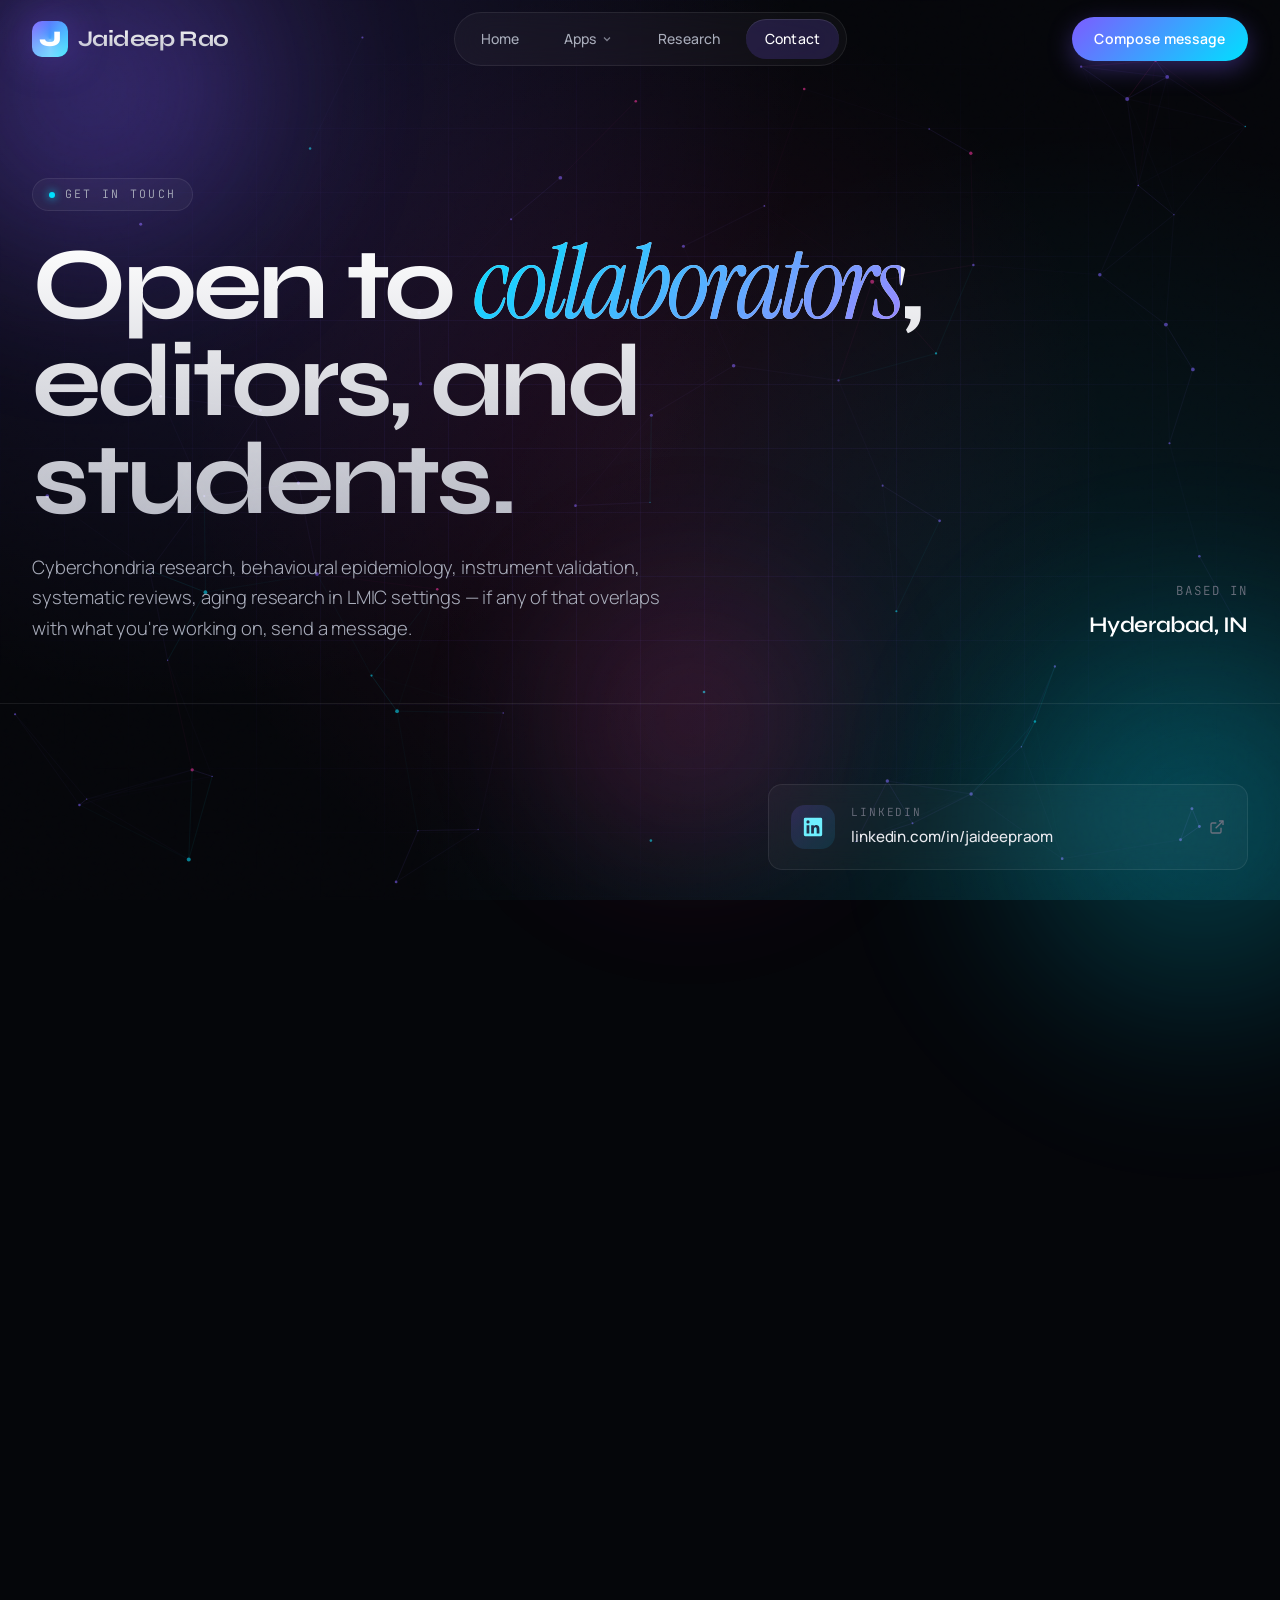
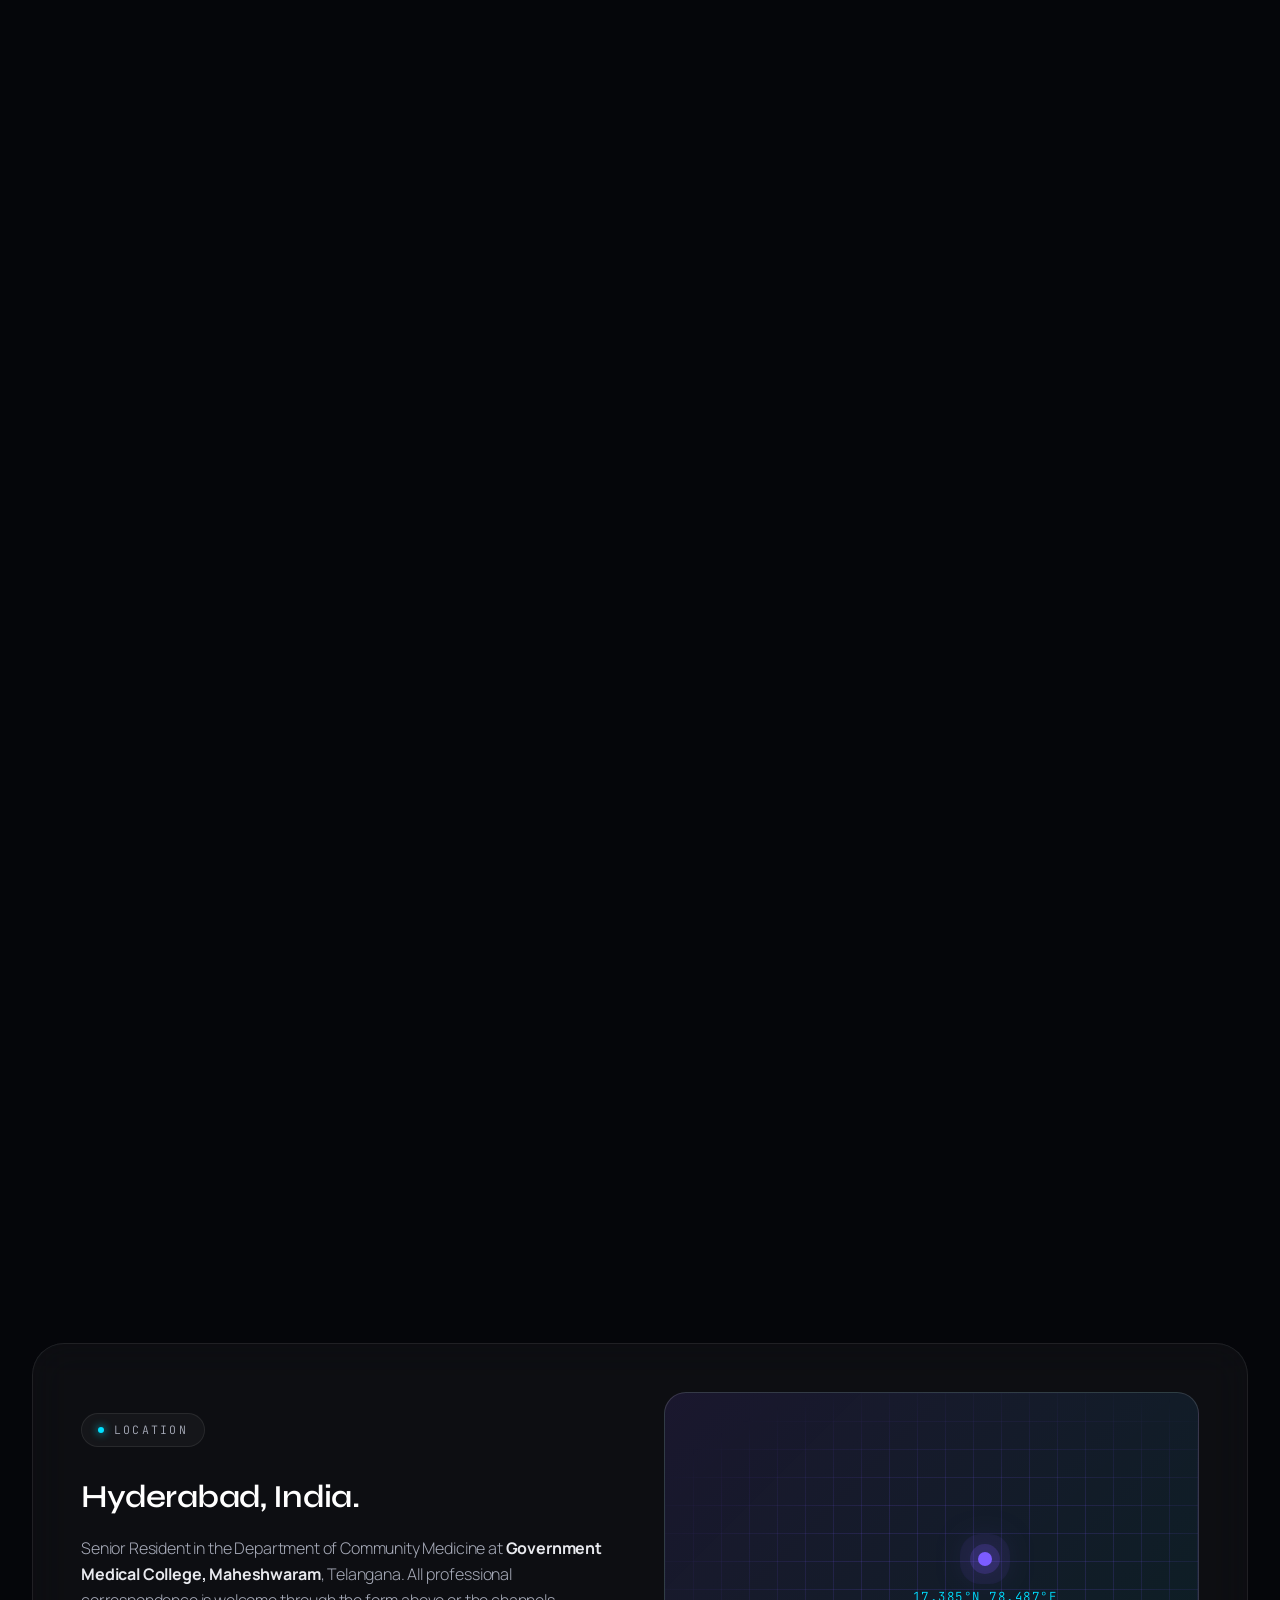
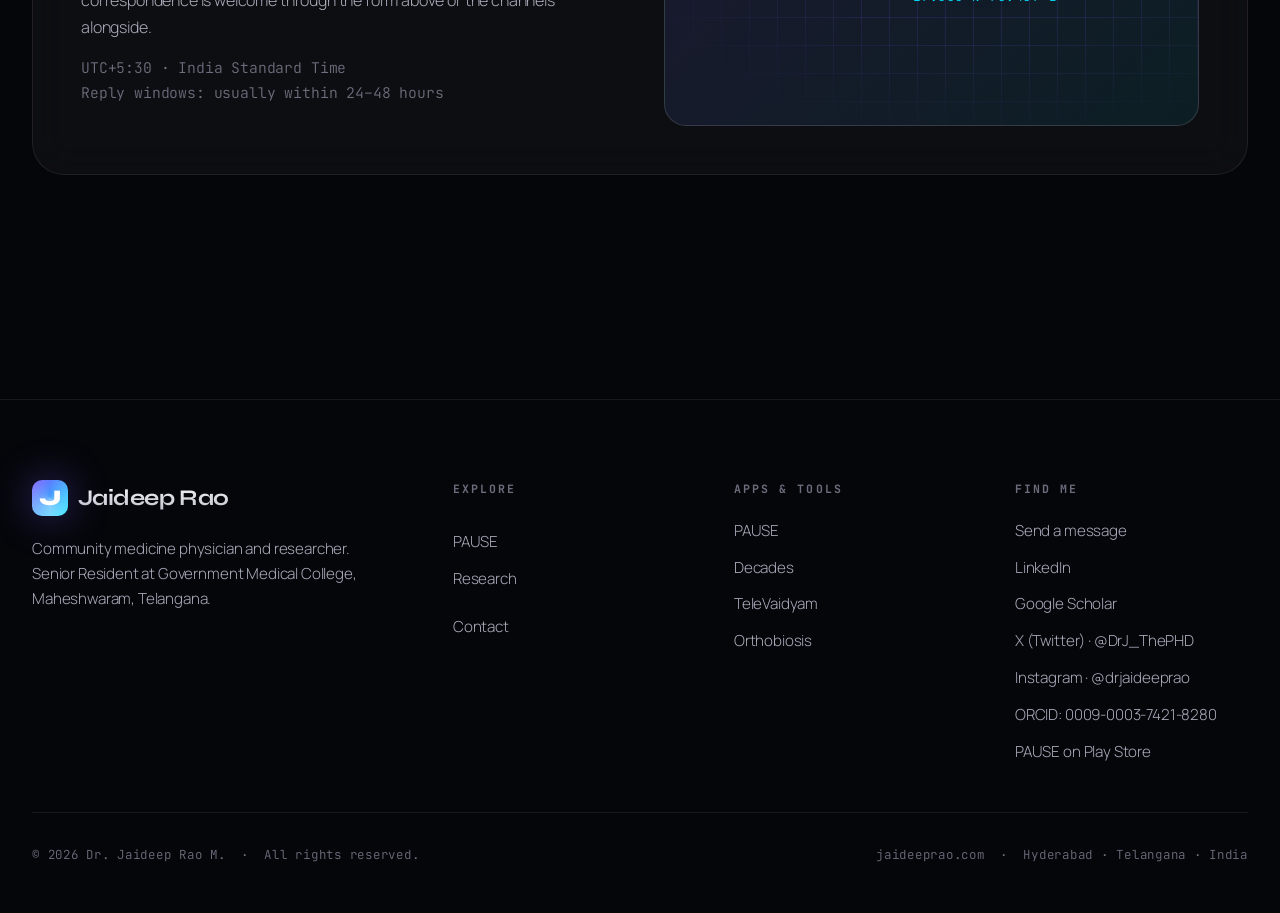
==== commit de7c19d8: "up" ====
--- a/contact.html
+++ b/contact.html
@@ -179,6 +179,39 @@
           <svg width="16" height="16" viewBox="0 0 24 24" fill="none" stroke="var(--text-3)" stroke-width="2"><path d="M18 13v6a2 2 0 0 1-2 2H5a2 2 0 0 1-2-2V8a2 2 0 0 1 2-2h6"/><polyline points="15 3 21 3 21 9"/><line x1="10" y1="14" x2="21" y2="3"/></svg>
         </a>
 
+        <a class="channel reveal reveal-delay-2" href="https://scholar.google.com/citations?user=urg3Sa0AAAAJ&hl=en" target="_blank" rel="noopener">
+          <div class="channel-icon">
+            <svg width="22" height="22" viewBox="0 0 24 24" fill="currentColor"><path d="M12 24a7 7 0 1 1 0-14 7 7 0 0 1 0 14zm0-24L0 9.5l4.838 3.94A8 8 0 0 1 12 9a8 8 0 0 1 7.162 4.44L24 9.5z"/></svg>
+          </div>
+          <div class="channel-content">
+            <div class="channel-label">Google Scholar</div>
+            <div class="channel-value">Citations &amp; research profile</div>
+          </div>
+          <svg width="16" height="16" viewBox="0 0 24 24" fill="none" stroke="var(--text-3)" stroke-width="2"><path d="M18 13v6a2 2 0 0 1-2 2H5a2 2 0 0 1-2-2V8a2 2 0 0 1 2-2h6"/><polyline points="15 3 21 3 21 9"/><line x1="10" y1="14" x2="21" y2="3"/></svg>
+        </a>
+
+        <a class="channel reveal reveal-delay-3" href="https://twitter.com/DrJ_ThePHD" target="_blank" rel="noopener">
+          <div class="channel-icon">
+            <svg width="20" height="20" viewBox="0 0 24 24" fill="currentColor"><path d="M18.244 2.25h3.308l-7.227 8.26 8.502 11.24H16.17l-5.214-6.817L4.99 21.75H1.68l7.73-8.835L1.254 2.25H8.08l4.713 6.231zm-1.161 17.52h1.833L7.084 4.126H5.117z"/></svg>
+          </div>
+          <div class="channel-content">
+            <div class="channel-label">X (Twitter)</div>
+            <div class="channel-value">@DrJ_ThePHD</div>
+          </div>
+          <svg width="16" height="16" viewBox="0 0 24 24" fill="none" stroke="var(--text-3)" stroke-width="2"><path d="M18 13v6a2 2 0 0 1-2 2H5a2 2 0 0 1-2-2V8a2 2 0 0 1 2-2h6"/><polyline points="15 3 21 3 21 9"/><line x1="10" y1="14" x2="21" y2="3"/></svg>
+        </a>
+
+        <a class="channel reveal reveal-delay-4" href="https://discord.com/users/drjaideeprao" target="_blank" rel="noopener">
+          <div class="channel-icon">
+            <svg width="22" height="22" viewBox="0 0 24 24" fill="currentColor"><path d="M20.317 4.37a19.79 19.79 0 0 0-4.885-1.515.074.074 0 0 0-.079.037c-.21.375-.444.864-.608 1.25a18.27 18.27 0 0 0-5.487 0 12.64 12.64 0 0 0-.617-1.25.077.077 0 0 0-.079-.037A19.74 19.74 0 0 0 3.677 4.37a.07.07 0 0 0-.032.027C.533 9.046-.32 13.58.099 18.057a.082.082 0 0 0 .031.057 19.9 19.9 0 0 0 5.993 3.03.078.078 0 0 0 .084-.028c.462-.63.874-1.295 1.226-1.994a.076.076 0 0 0-.041-.106 13.1 13.1 0 0 1-1.872-.892.077.077 0 0 1-.008-.128c.126-.094.252-.192.372-.291a.074.074 0 0 1 .077-.01c3.928 1.793 8.18 1.793 12.062 0a.074.074 0 0 1 .078.01c.12.099.246.198.373.292a.077.077 0 0 1-.006.127 12.3 12.3 0 0 1-1.873.891.077.077 0 0 0-.041.107c.36.698.772 1.362 1.225 1.993a.076.076 0 0 0 .084.028 19.84 19.84 0 0 0 6.002-3.03.077.077 0 0 0 .032-.054c.5-5.177-.838-9.674-3.549-13.66a.061.061 0 0 0-.031-.03zM8.02 15.331c-1.183 0-2.157-1.085-2.157-2.419 0-1.333.956-2.419 2.157-2.419 1.21 0 2.176 1.096 2.157 2.42 0 1.333-.956 2.418-2.157 2.418zm7.975 0c-1.183 0-2.157-1.085-2.157-2.419 0-1.333.955-2.419 2.157-2.419 1.21 0 2.176 1.096 2.157 2.42 0 1.333-.946 2.418-2.157 2.418z"/></svg>
+          </div>
+          <div class="channel-content">
+            <div class="channel-label">Discord</div>
+            <div class="channel-value">drjaideeprao</div>
+          </div>
+          <svg width="16" height="16" viewBox="0 0 24 24" fill="none" stroke="var(--text-3)" stroke-width="2"><path d="M18 13v6a2 2 0 0 1-2 2H5a2 2 0 0 1-2-2V8a2 2 0 0 1 2-2h6"/><polyline points="15 3 21 3 21 9"/><line x1="10" y1="14" x2="21" y2="3"/></svg>
+        </a>
+
         <a class="channel reveal reveal-delay-3" href="pause.html">
           <div class="channel-icon">
             <svg width="22" height="22" viewBox="0 0 24 24" fill="currentColor"><path d="M3 20.5V3.5a1.5 1.5 0 0 1 2.25-1.3l13.5 8.5a1.5 1.5 0 0 1 0 2.6l-13.5 8.5A1.5 1.5 0 0 1 3 20.5z"/></svg>
@@ -325,6 +358,8 @@
         <ul>
           <li><a href="contact.html">Send a message</a></li>
           <li><a href="https://linkedin.com/in/jaideepraom/" target="_blank" rel="noopener">LinkedIn</a></li>
+          <li><a href="https://scholar.google.com/citations?user=urg3Sa0AAAAJ&hl=en" target="_blank" rel="noopener">Google Scholar</a></li>
+          <li><a href="https://twitter.com/DrJ_ThePHD" target="_blank" rel="noopener">X (Twitter) · @DrJ_ThePHD</a></li>
           <li><a href="https://www.instagram.com/drjaideeprao" target="_blank" rel="noopener">Instagram · @drjaideeprao</a></li>
           <li><a href="https://orcid.org/0009-0003-7421-8280" target="_blank" rel="noopener">ORCID: 0009-0003-7421-8280</a></li>
           <li><a href="https://play.google.com/store/apps/details?id=io.github.jaideeprao22.twa" target="_blank" rel="noopener">PAUSE on Play Store</a></li>
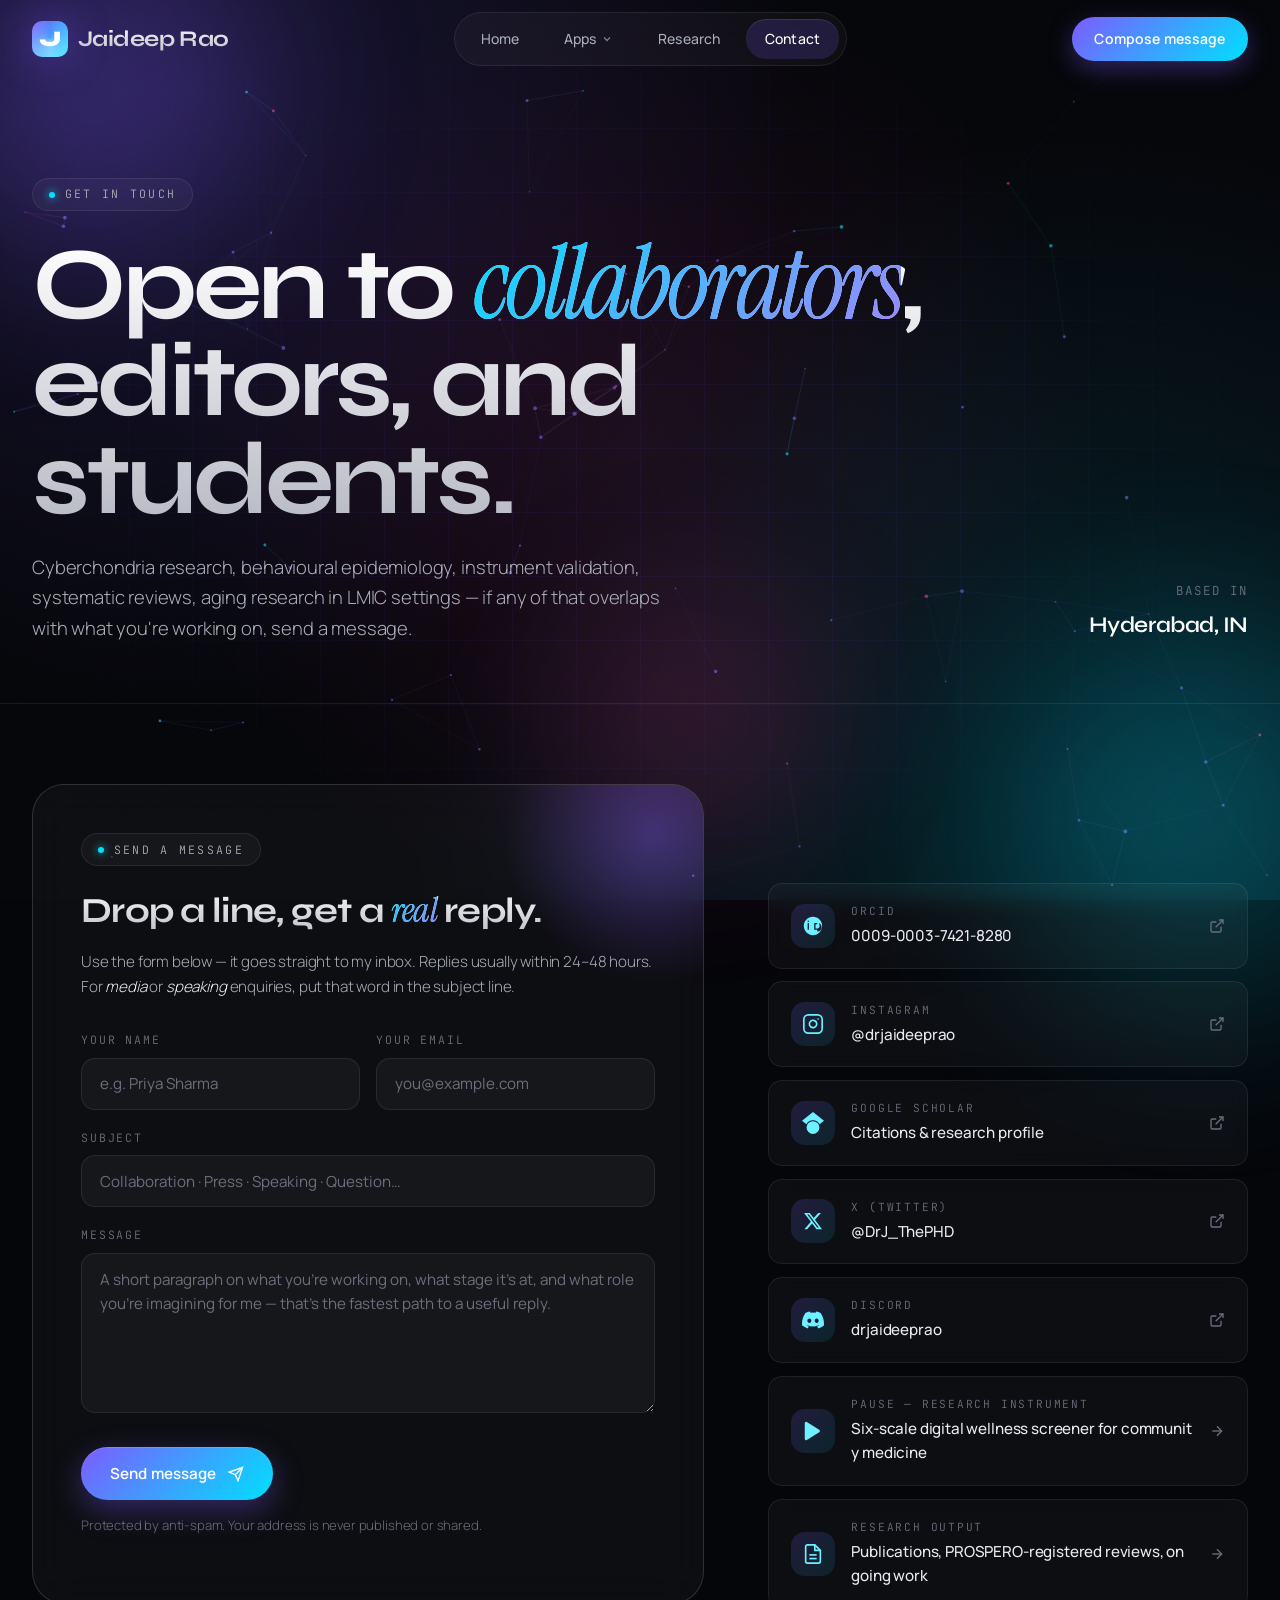
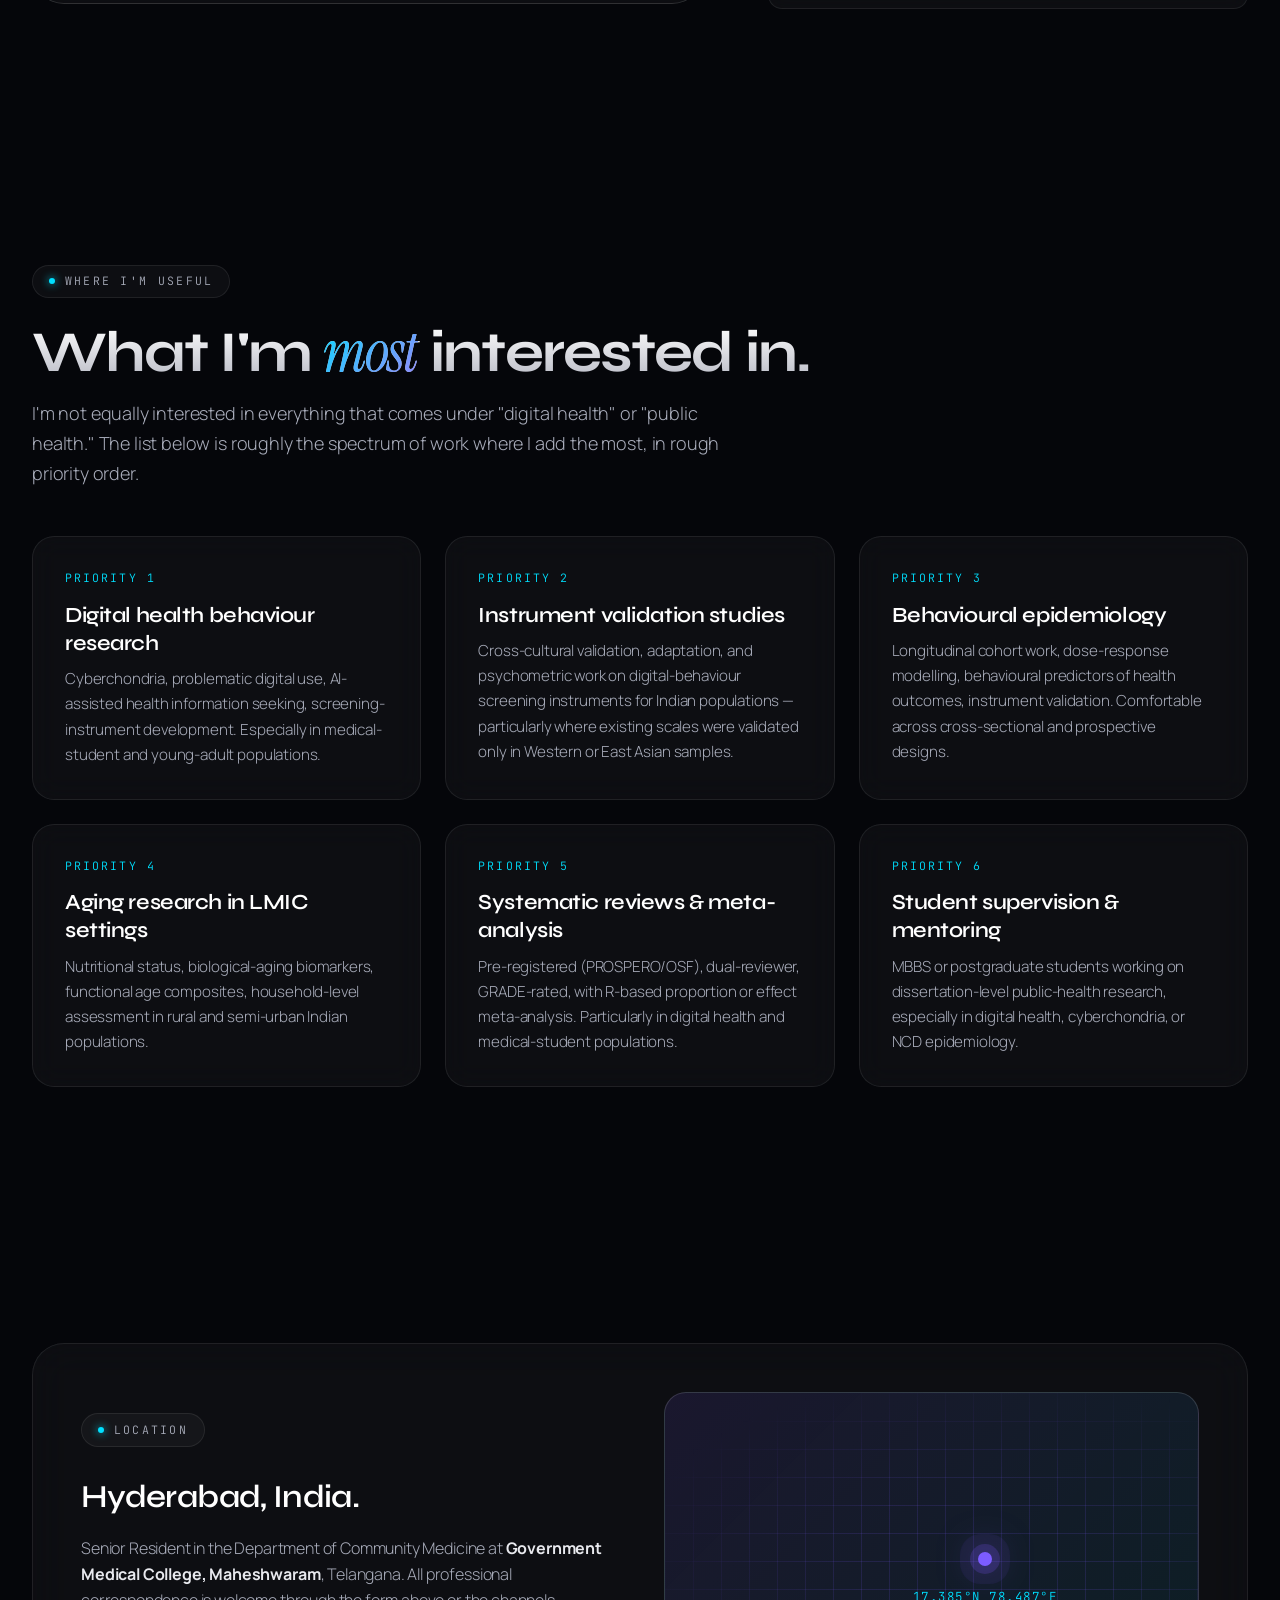
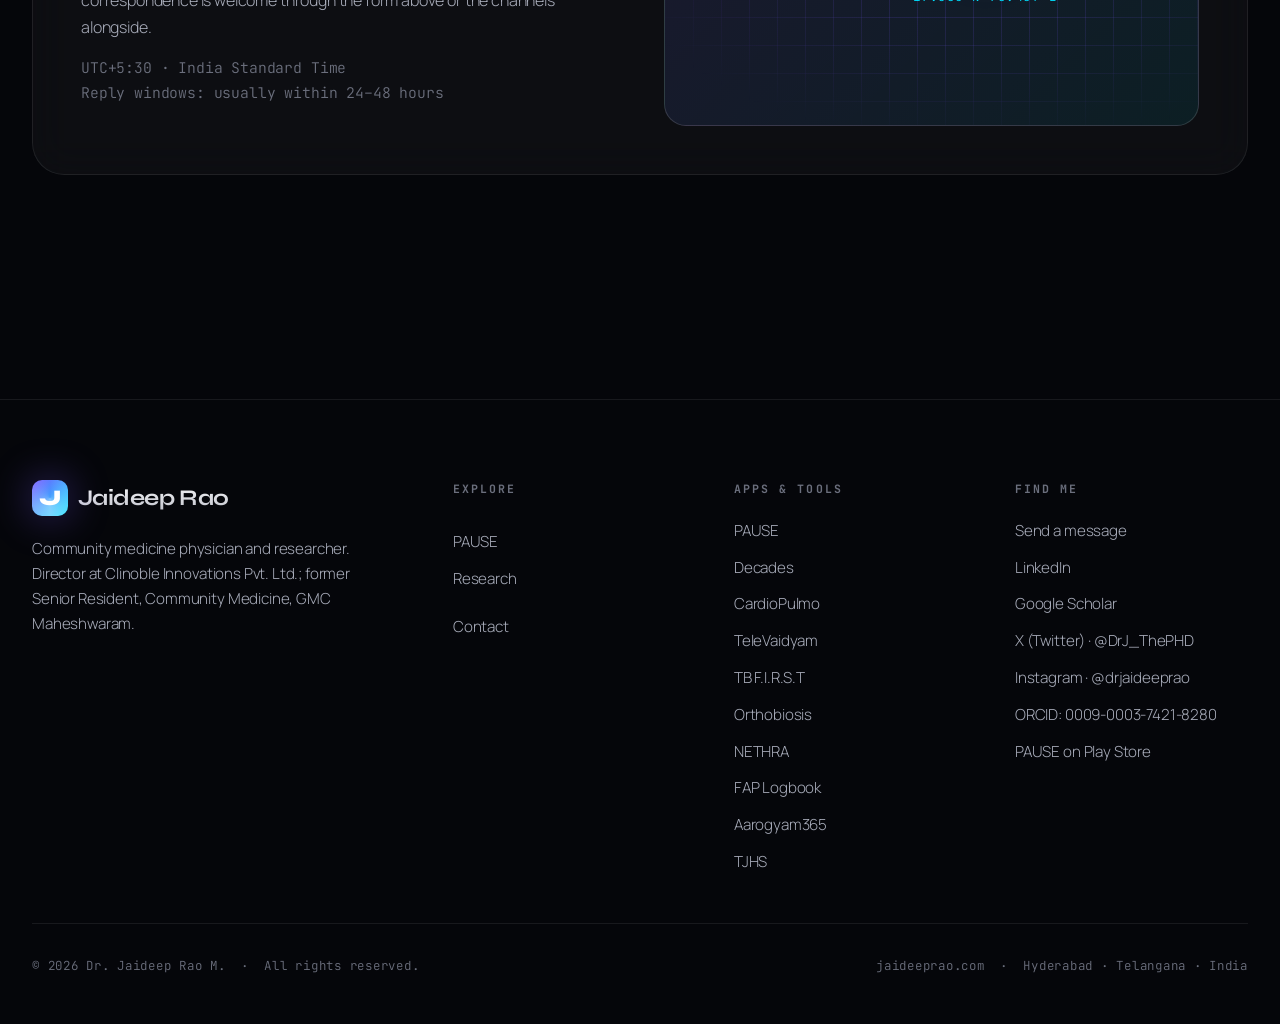
==== commit ec6886eb: "up" ====
--- a/contact.html
+++ b/contact.html
@@ -42,7 +42,11 @@
           <a href="pause.html" class="nav-link nav-dd-item">PAUSE</a>
           <a href="decades.html" class="nav-link nav-dd-item">Decades</a>
           <a href="televaidyam.html" class="nav-link nav-dd-item">TeleVaidyam</a>
+          <a href="https://tbfirst.com" target="_blank" rel="noopener" class="nav-link nav-dd-item">TB F.I.R.S.T</a>
           <a href="orthobiosis.html" class="nav-link nav-dd-item">Orthobiosis</a>
+          <a href="https://nethra.clinoble.com" target="_blank" rel="noopener" class="nav-link nav-dd-item">NETHRA</a>
+          <a href="https://fap.clinoble.com" target="_blank" rel="noopener" class="nav-link nav-dd-item">FAP Logbook</a>
+          <a href="https://aarogyam365.com" target="_blank" rel="noopener" class="nav-link nav-dd-item">Aarogyam365</a>
         </div>
       </div>
       <a href="research.html" class="nav-link">Research</a>
@@ -331,7 +335,7 @@
         </a>
         <p class="footer-tag">
           Community medicine physician and researcher.
-          Senior Resident at Government Medical College, Maheshwaram, Telangana.
+          Director at Clinoble Innovations Pvt. Ltd.; former Senior Resident, Community Medicine, GMC Maheshwaram.
         </p>
       </div>
       <div class="footer-col">
@@ -347,10 +351,16 @@
       <div class="footer-col">
         <h4>Apps &amp; tools</h4>
         <ul>
-          <li><a href="pause.html">PAUSE</a></li>
+                    <li><a href="pause.html">PAUSE</a></li>
           <li><a href="decades.html">Decades</a></li>
+          <li><a href="https://cardiopulmo.com" target="_blank" rel="noopener">CardioPulmo</a></li>
           <li><a href="televaidyam.html">TeleVaidyam</a></li>
+          <li><a href="https://tbfirst.com" target="_blank" rel="noopener">TB F.I.R.S.T</a></li>
           <li><a href="orthobiosis.html">Orthobiosis</a></li>
+          <li><a href="https://nethra.clinoble.com" target="_blank" rel="noopener">NETHRA</a></li>
+          <li><a href="https://fap.clinoble.com" target="_blank" rel="noopener">FAP Logbook</a></li>
+          <li><a href="https://aarogyam365.com" target="_blank" rel="noopener">Aarogyam365</a></li>
+          <li><a href="https://tjhs.in" target="_blank" rel="noopener">TJHS</a></li>
         </ul>
       </div>
       <div class="footer-col">
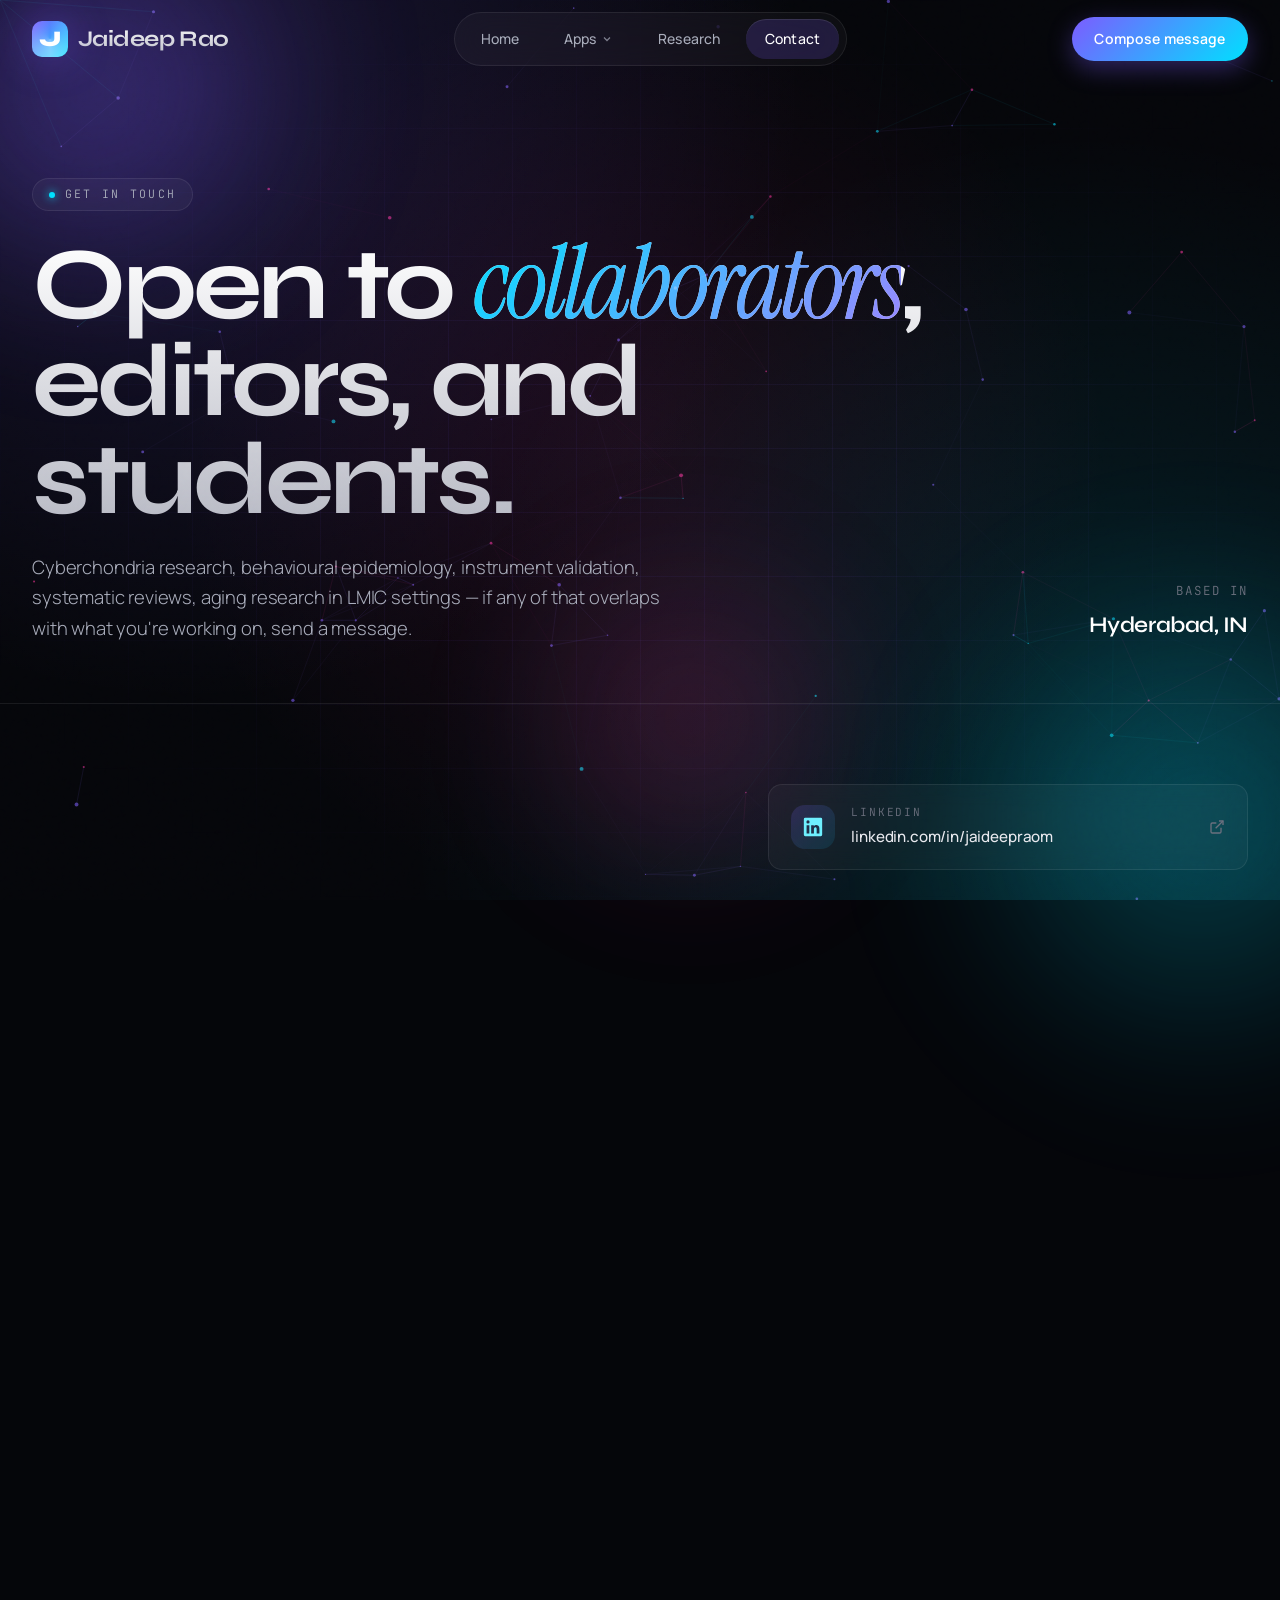
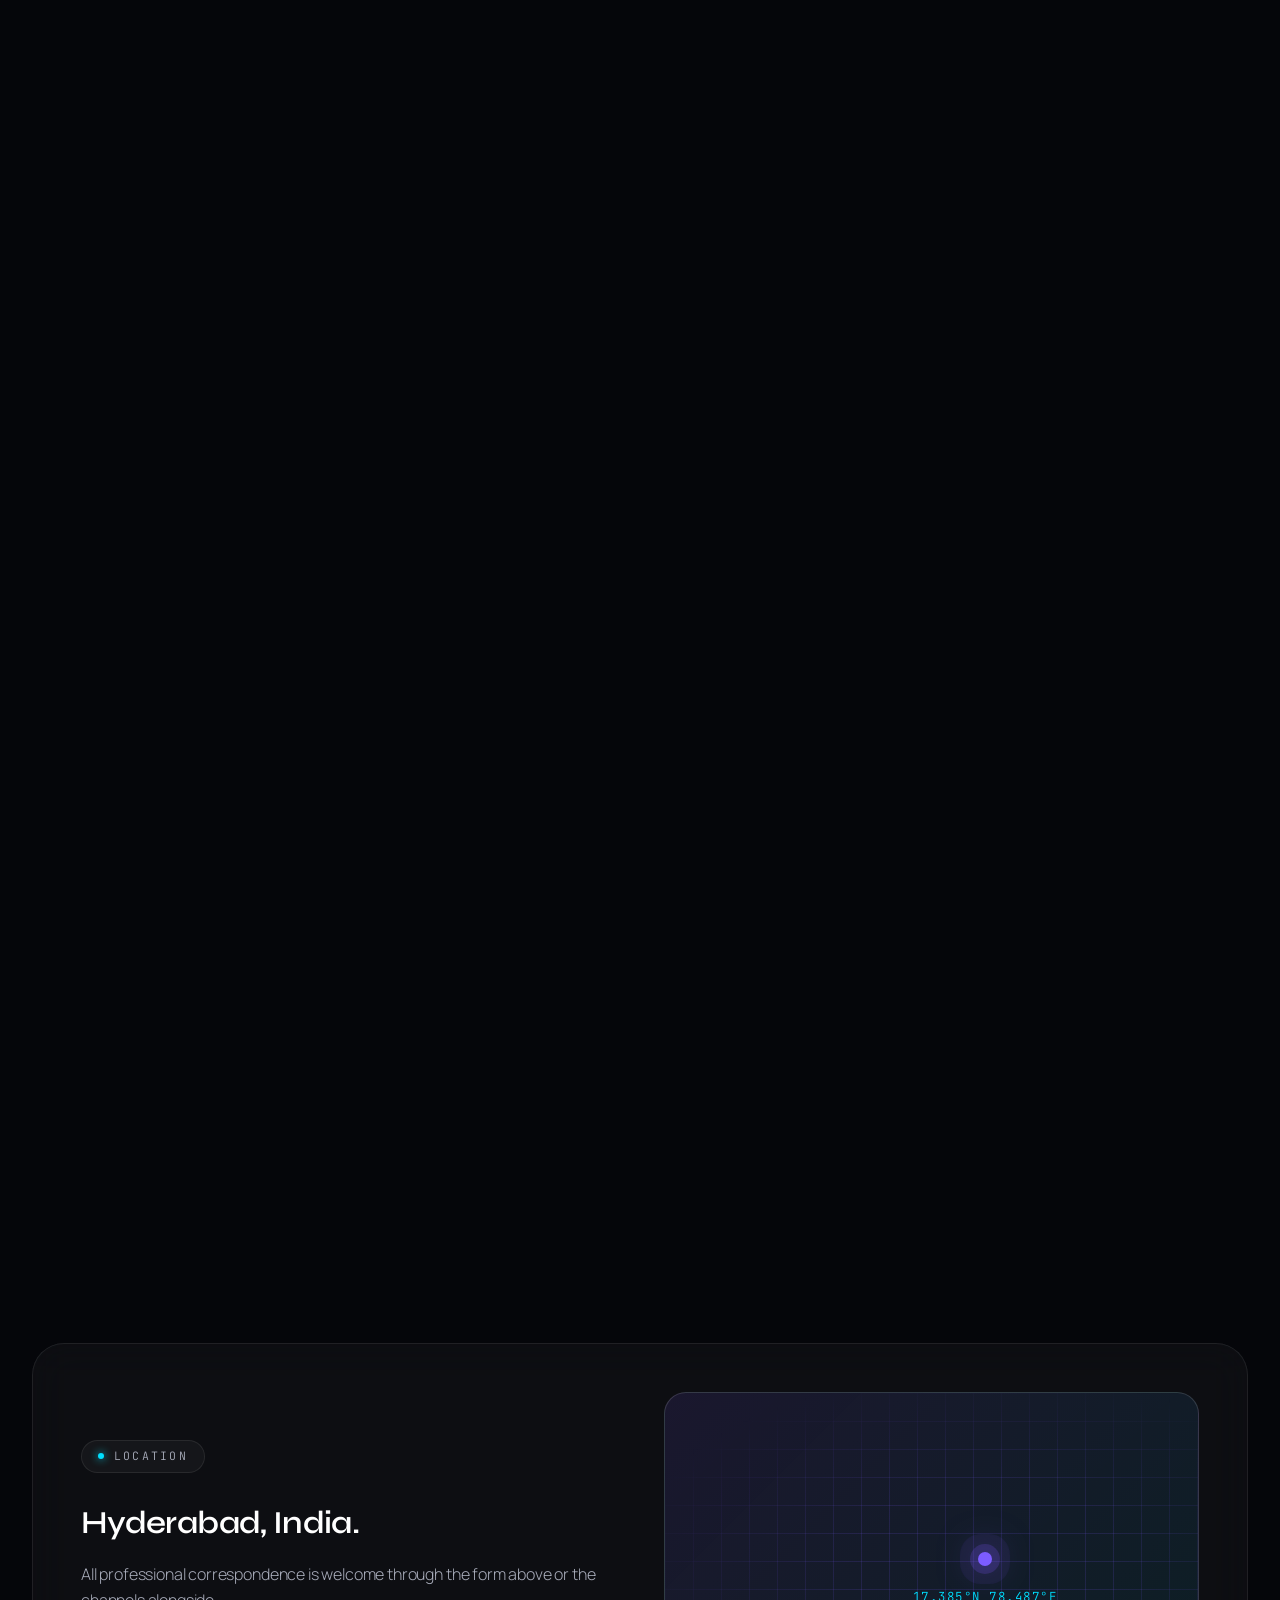
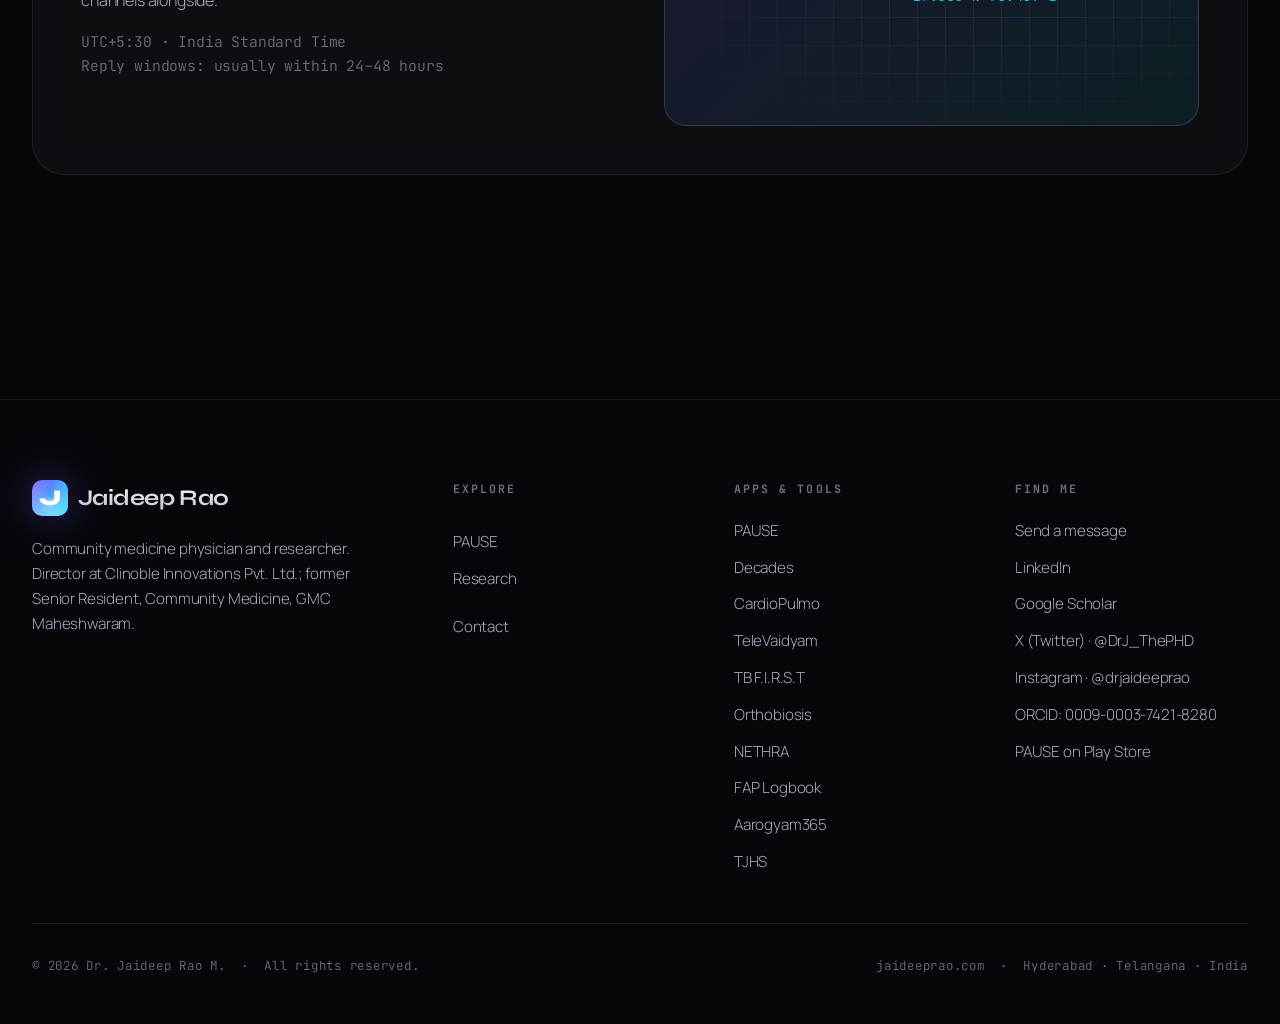
==== commit 05b3a258: "up" ====
--- a/contact.html
+++ b/contact.html
@@ -306,9 +306,7 @@
           Hyderabad, India.
         </h2>
         <p style="color:var(--text-2); font-size:1rem; line-height:1.65; margin-bottom: 1rem;">
-          Senior Resident in the Department of Community Medicine at <strong style="color:var(--text-1);">Government
-          Medical College, Maheshwaram</strong>, Telangana. All professional correspondence is welcome through
-          the form above or the channels alongside.
+          All professional correspondence is welcome through the form above or the channels alongside.
         </p>
         <p style="color:var(--text-3); font-size:0.92rem; line-height:1.65; font-family:var(--font-mono);">
           UTC+5:30 · India Standard Time<br>
